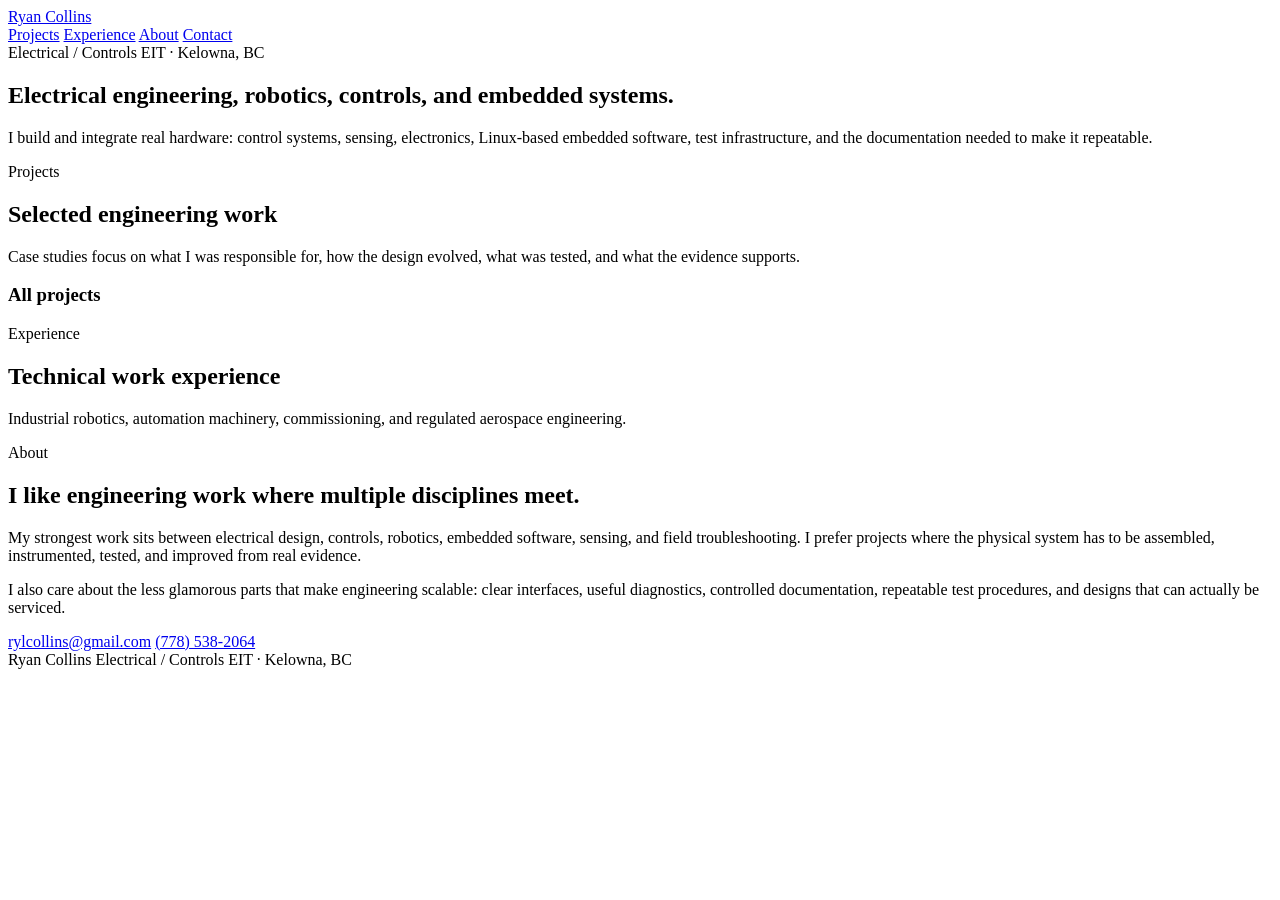
==== index.html @ fe7bb248 "Add files via upload" ====
<!doctype html>
<html lang="en">
<head>
  <meta charset="utf-8">
  <meta name="viewport" content="width=device-width,initial-scale=1">
  <meta name="description" content="Ryan Collins — Electrical / Controls EIT portfolio">
  <title>Ryan Collins | Electrical / Controls EIT</title>
  <link rel="icon" href="assets/favicon.svg" type="image/svg+xml">
  <link rel="stylesheet" href="assets/styles.css">
</head>
<body>
<header class="site-header">
  <div class="shell header-inner">
    <a class="wordmark" href="index.html">Ryan Collins</a>
    <nav class="main-nav" aria-label="Primary">
      <a href="#projects">Projects</a>
      <a href="#experience">Experience</a>
      <a href="#about">About</a>
      <a href="mailto:rylcollins@gmail.com">Contact</a>
    </nav>
  </div>
</header>

<main>
  <section class="intro shell">
    <div class="intro-label">Electrical / Controls EIT · Kelowna, BC</div>
    <div class="intro-grid">
      <h1>Electrical engineering, robotics, controls, and embedded systems.</h1>
      <div class="intro-copy">
        <p>I build and integrate real hardware: control systems, sensing, electronics, Linux-based embedded software, test infrastructure, and the documentation needed to make it repeatable.</p>
      </div>
    </div>
  </section>

  <section id="projects" class="section shell">
    <div class="section-title-row">
      <div>
        <div class="section-kicker">Projects</div>
        <h2>Selected engineering work</h2>
      </div>
      <p>Case studies focus on what I was responsible for, how the design evolved, what was tested, and what the evidence supports.</p>
    </div>

    <div id="featured-projects" class="featured-projects"></div>

    <div class="all-projects-head">
      <h3>All projects</h3>
      <div id="filters" class="filters" aria-label="Project filters"></div>
    </div>
    <div id="project-list" class="project-list"></div>
  </section>

  <section id="experience" class="section section-alt">
    <div class="shell">
      <div class="section-title-row">
        <div>
          <div class="section-kicker">Experience</div>
          <h2>Technical work experience</h2>
        </div>
        <p>Industrial robotics, automation machinery, commissioning, and regulated aerospace engineering.</p>
      </div>
      <div id="experience-list" class="experience-list"></div>
    </div>
  </section>

  <section id="about" class="section shell about">
    <div>
      <div class="section-kicker">About</div>
      <h2>I like engineering work where multiple disciplines meet.</h2>
    </div>
    <div class="about-copy">
      <p>My strongest work sits between electrical design, controls, robotics, embedded software, sensing, and field troubleshooting. I prefer projects where the physical system has to be assembled, instrumented, tested, and improved from real evidence.</p>
      <p>I also care about the less glamorous parts that make engineering scalable: clear interfaces, useful diagnostics, controlled documentation, repeatable test procedures, and designs that can actually be serviced.</p>
      <div class="contact-lines">
        <a href="mailto:rylcollins@gmail.com">rylcollins@gmail.com</a>
        <a href="tel:+17785382064">(778) 538-2064</a>
      </div>
    </div>
  </section>
</main>

<footer class="site-footer">
  <div class="shell footer-inner">
    <span>Ryan Collins</span>
    <span>Electrical / Controls EIT · Kelowna, BC</span>
  </div>
</footer>
<script src="assets/app.js"></script>
</body>
</html>
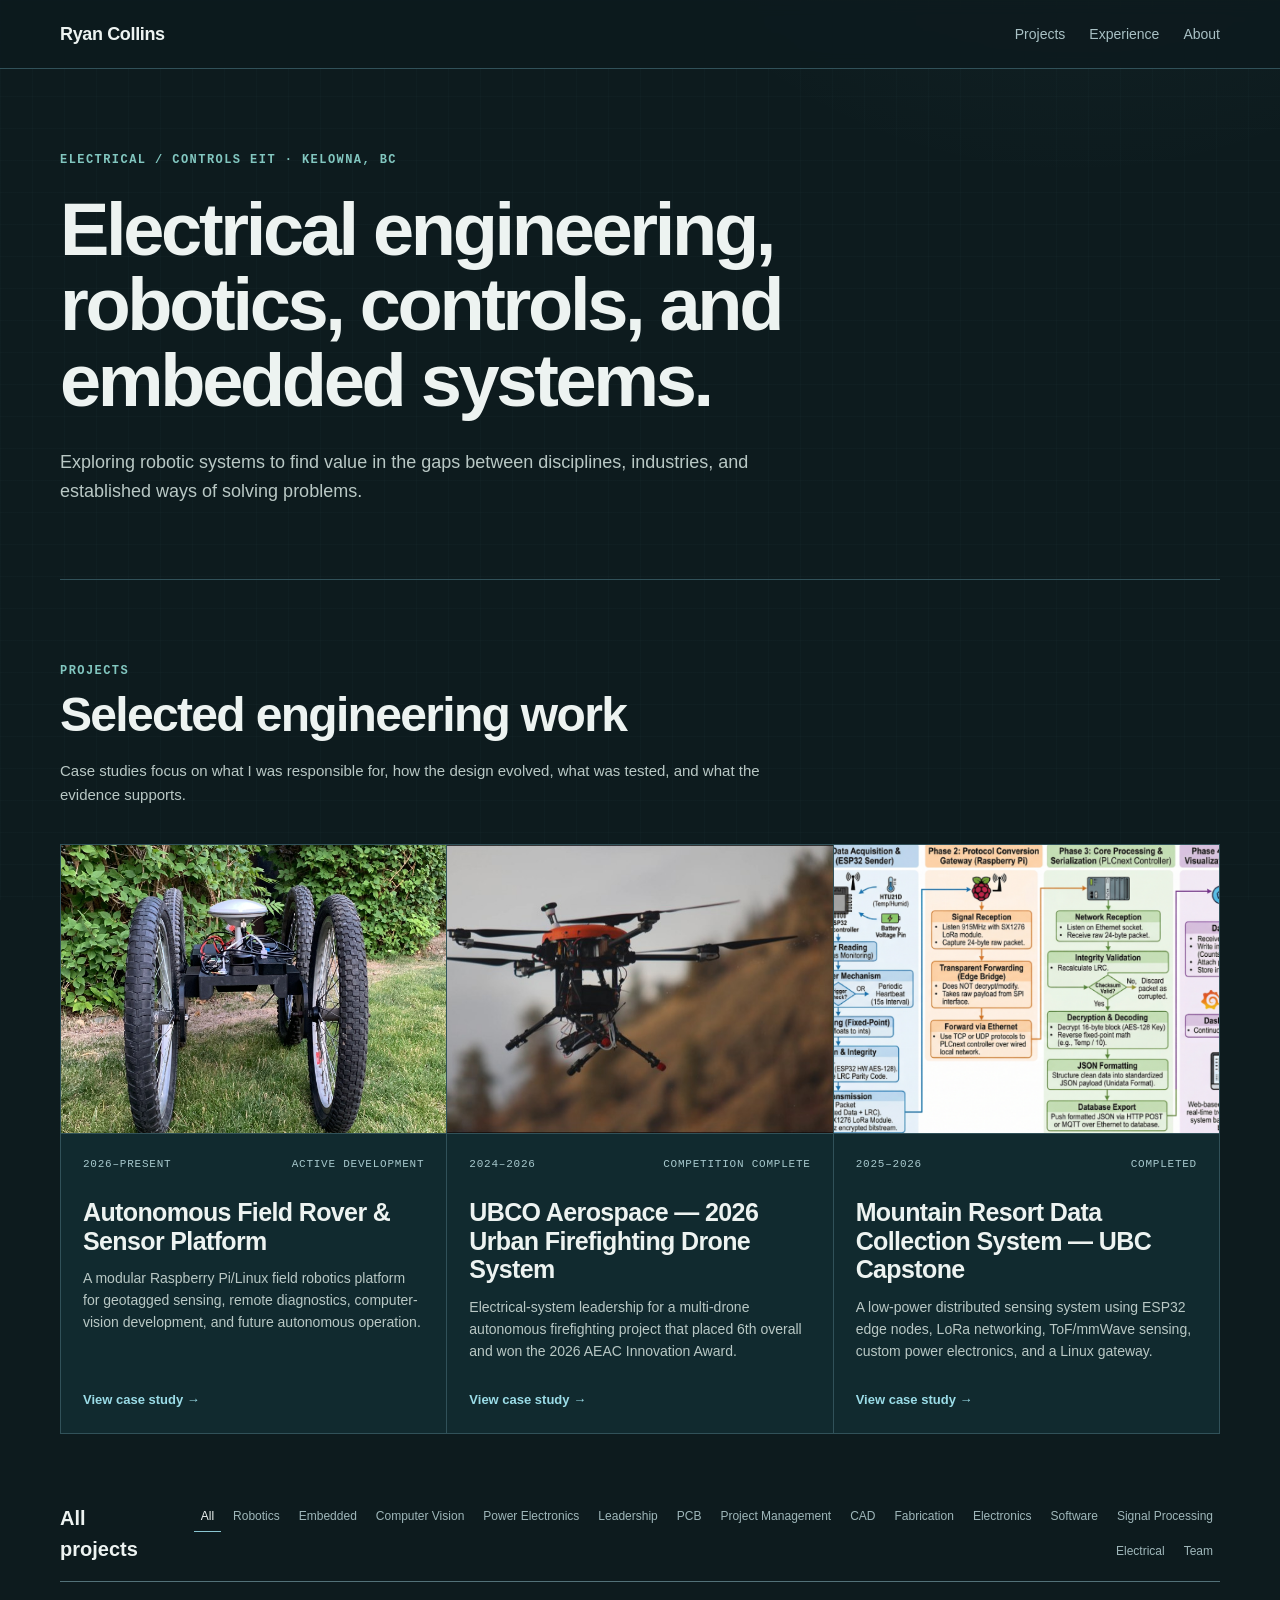
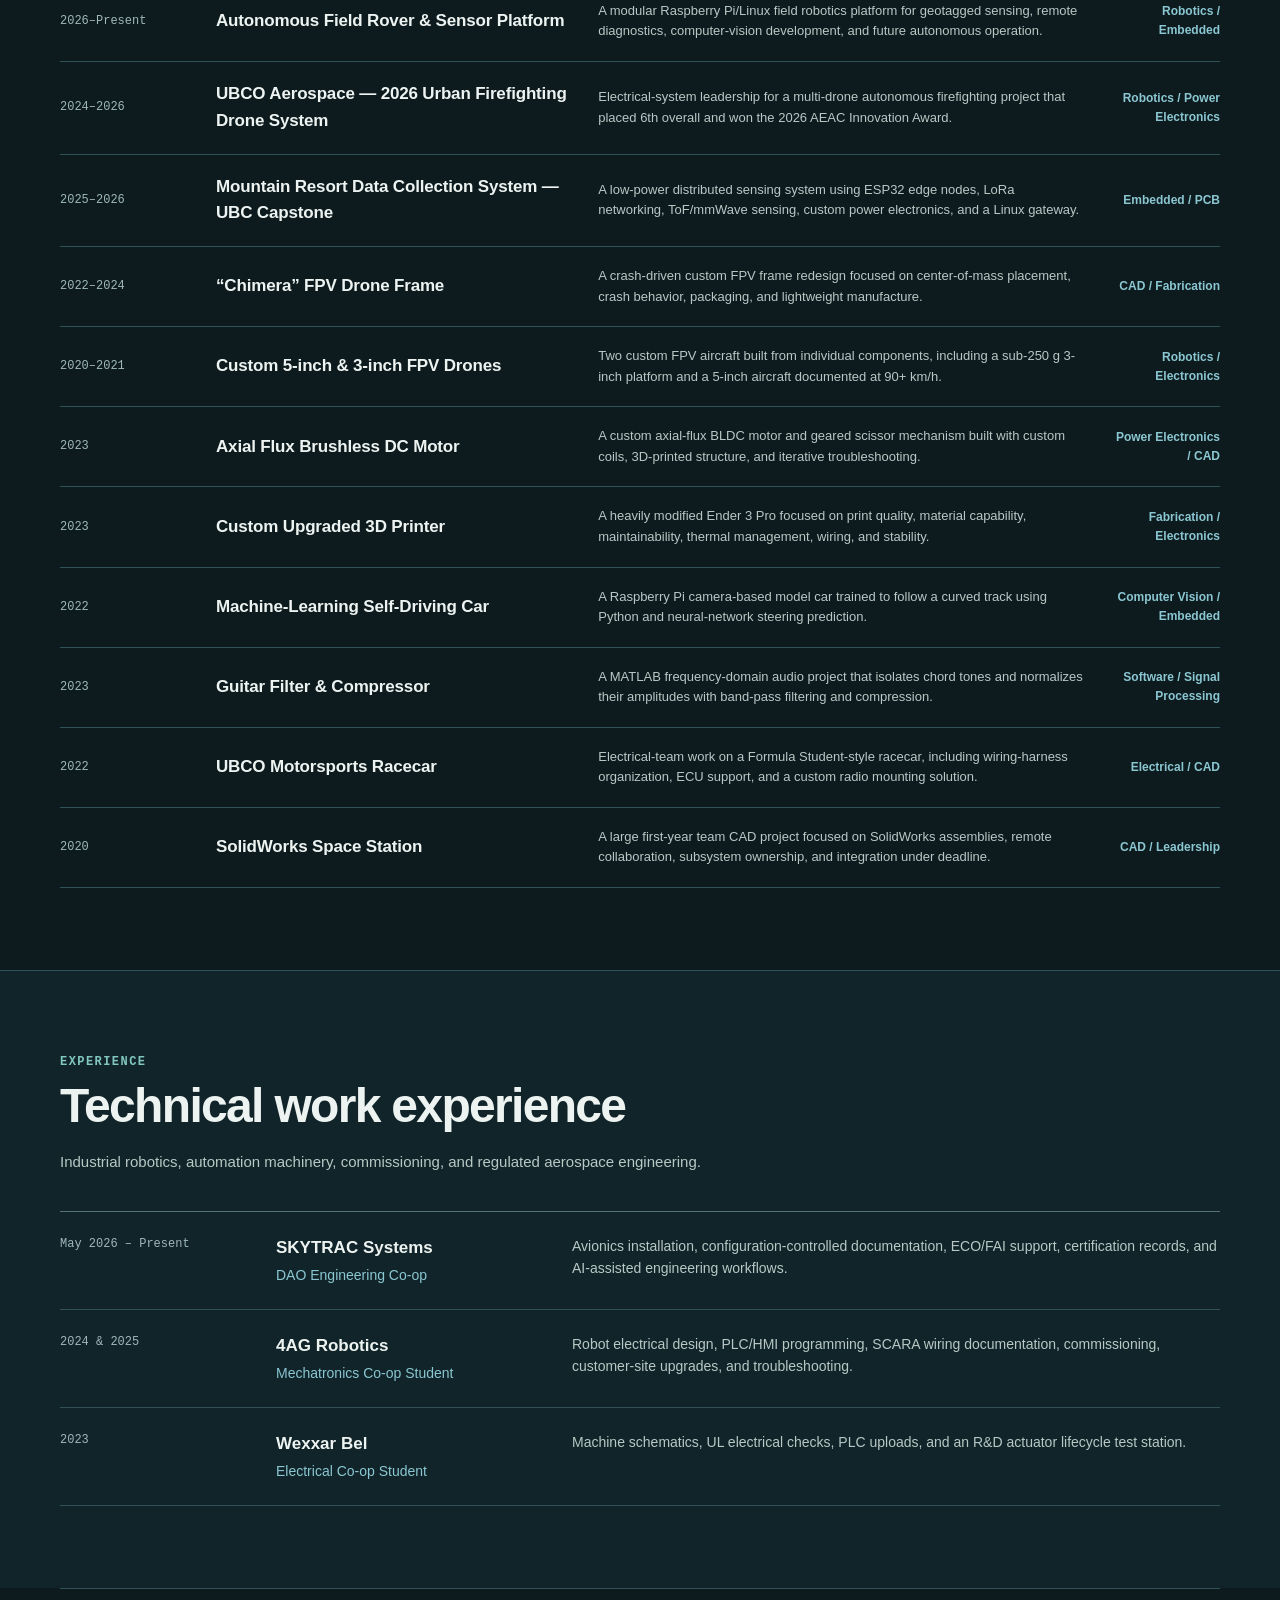
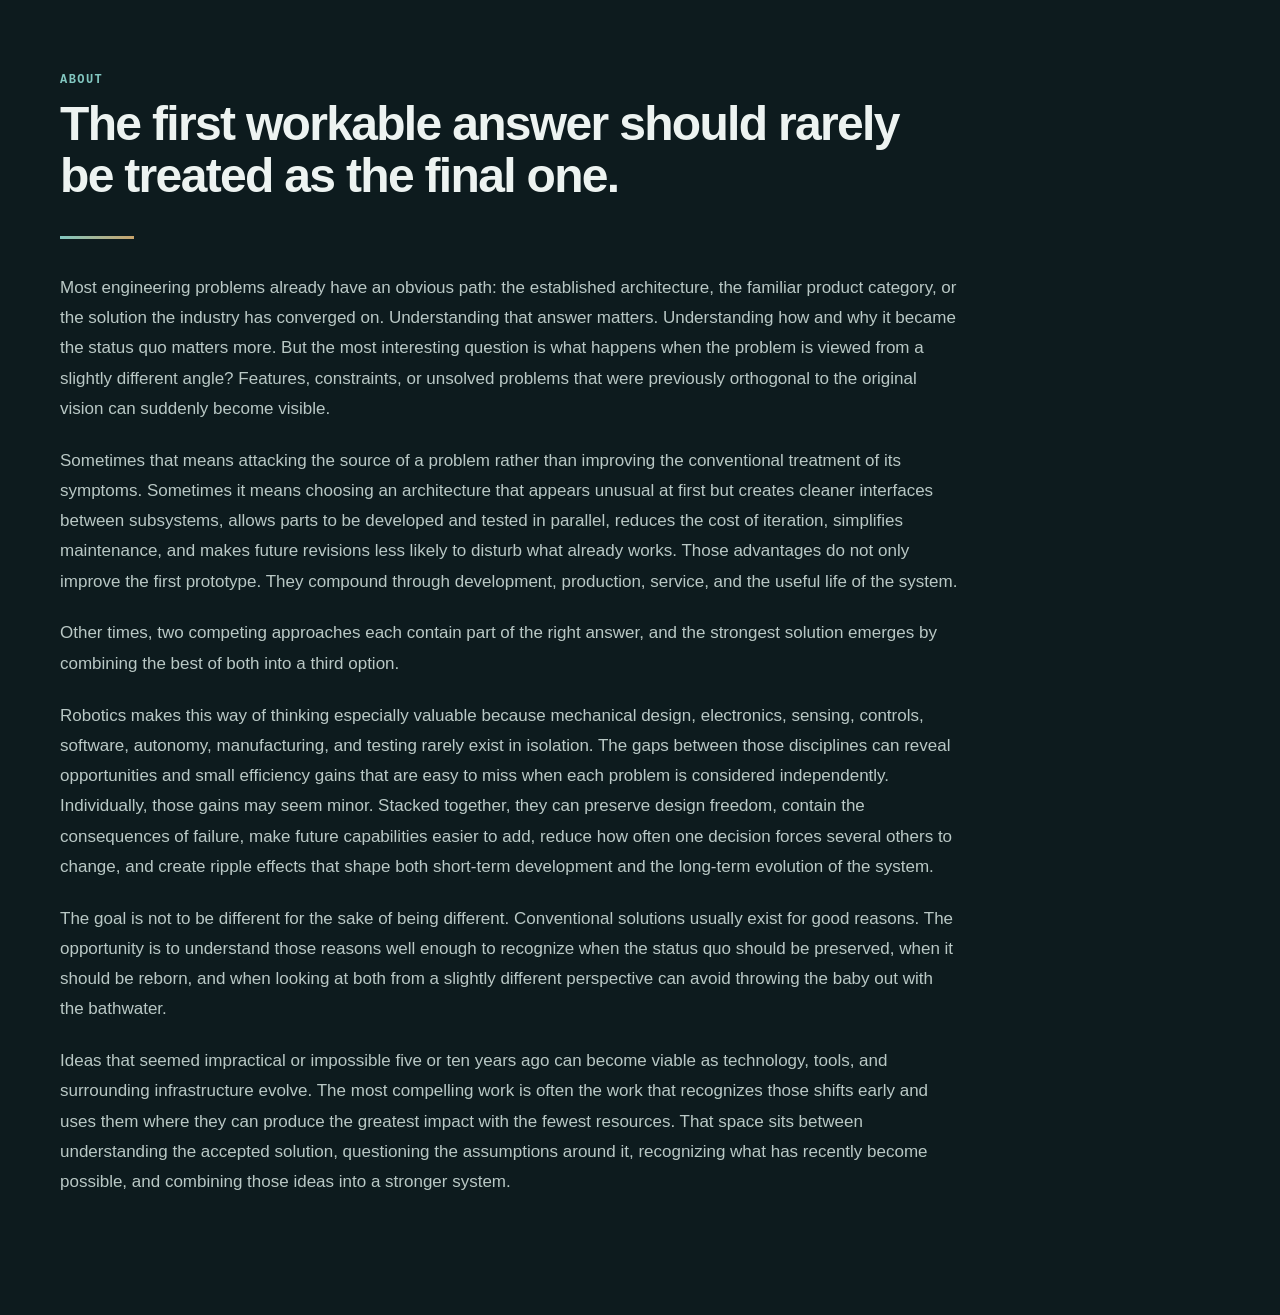
==== commit 7d390f87: "Publish portfolio RC16" ====
--- a/index.html
+++ b/index.html
@@ -3,10 +3,11 @@
 <head>
   <meta charset="utf-8">
   <meta name="viewport" content="width=device-width,initial-scale=1">
-  <meta name="description" content="Ryan Collins — Electrical / Controls EIT portfolio">
+  <meta name="description" content="Ryan Collins - Electrical / Controls EIT portfolio">
   <title>Ryan Collins | Electrical / Controls EIT</title>
   <link rel="icon" href="assets/favicon.svg" type="image/svg+xml">
   <link rel="stylesheet" href="assets/styles.css">
+  <link rel="stylesheet" href="portfolio-rc16.css?v=rc16">
 </head>
 <body>
 <header class="site-header">
@@ -16,18 +17,17 @@
       <a href="#projects">Projects</a>
       <a href="#experience">Experience</a>
       <a href="#about">About</a>
-      <a href="mailto:rylcollins@gmail.com">Contact</a>
     </nav>
   </div>
 </header>
 
 <main>
   <section class="intro shell">
-    <div class="intro-label">Electrical / Controls EIT · Kelowna, BC</div>
+    <div class="intro-label">Electrical / Controls EIT &middot; Kelowna, BC</div>
     <div class="intro-grid">
       <h1>Electrical engineering, robotics, controls, and embedded systems.</h1>
       <div class="intro-copy">
-        <p>I build and integrate real hardware: control systems, sensing, electronics, Linux-based embedded software, test infrastructure, and the documentation needed to make it repeatable.</p>
+        <p>Exploring robotic systems to find value in the gaps between disciplines, industries, and established ways of solving problems.</p>
       </div>
     </div>
   </section>
@@ -64,27 +64,28 @@
   </section>
 
   <section id="about" class="section shell about">
-    <div>
+    <div class="about-heading">
       <div class="section-kicker">About</div>
-      <h2>I like engineering work where multiple disciplines meet.</h2>
+      <h2>The first workable answer should rarely be treated as the final one.</h2>
     </div>
     <div class="about-copy">
-      <p>My strongest work sits between electrical design, controls, robotics, embedded software, sensing, and field troubleshooting. I prefer projects where the physical system has to be assembled, instrumented, tested, and improved from real evidence.</p>
-      <p>I also care about the less glamorous parts that make engineering scalable: clear interfaces, useful diagnostics, controlled documentation, repeatable test procedures, and designs that can actually be serviced.</p>
-      <div class="contact-lines">
-        <a href="mailto:rylcollins@gmail.com">rylcollins@gmail.com</a>
-        <a href="tel:+17785382064">(778) 538-2064</a>
-      </div>
+      <div class="about-rule"></div>
+
+      <p>Most engineering problems already have an obvious path: the established architecture, the familiar product category, or the solution the industry has converged on. Understanding that answer matters. Understanding how and why it became the status quo matters more. But the most interesting question is what happens when the problem is viewed from a slightly different angle? Features, constraints, or unsolved problems that were previously orthogonal to the original vision can suddenly become visible.</p>
+
+      <p>Sometimes that means attacking the source of a problem rather than improving the conventional treatment of its symptoms. Sometimes it means choosing an architecture that appears unusual at first but creates cleaner interfaces between subsystems, allows parts to be developed and tested in parallel, reduces the cost of iteration, simplifies maintenance, and makes future revisions less likely to disturb what already works. Those advantages do not only improve the first prototype. They compound through development, production, service, and the useful life of the system.</p>
+
+      <p>Other times, two competing approaches each contain part of the right answer, and the strongest solution emerges by combining the best of both into a third option.</p>
+
+      <p>Robotics makes this way of thinking especially valuable because mechanical design, electronics, sensing, controls, software, autonomy, manufacturing, and testing rarely exist in isolation. The gaps between those disciplines can reveal opportunities and small efficiency gains that are easy to miss when each problem is considered independently. Individually, those gains may seem minor. Stacked together, they can preserve design freedom, contain the consequences of failure, make future capabilities easier to add, reduce how often one decision forces several others to change, and create ripple effects that shape both short-term development and the long-term evolution of the system.</p>
+
+      <p>The goal is not to be different for the sake of being different. Conventional solutions usually exist for good reasons. The opportunity is to understand those reasons well enough to recognize when the status quo should be preserved, when it should be reborn, and when looking at both from a slightly different perspective can avoid throwing the baby out with the bathwater.</p>
+
+      <p>Ideas that seemed impractical or impossible five or ten years ago can become viable as technology, tools, and surrounding infrastructure evolve. The most compelling work is often the work that recognizes those shifts early and uses them where they can produce the greatest impact with the fewest resources. That space sits between understanding the accepted solution, questioning the assumptions around it, recognizing what has recently become possible, and combining those ideas into a stronger system.</p>
     </div>
   </section>
 </main>
 
-<footer class="site-footer">
-  <div class="shell footer-inner">
-    <span>Ryan Collins</span>
-    <span>Electrical / Controls EIT · Kelowna, BC</span>
-  </div>
-</footer>
-<script src="assets/app.js"></script>
+<script src="assets/app.js?v=rc16"></script>
 </body>
 </html>
--- a/assets/styles.css
+++ b/assets/styles.css
@@ -0,0 +1,138 @@
+:root{
+  --paper:#f4f3ef;
+  --paper-2:#ecebe6;
+  --ink:#171a1d;
+  --muted:#5d6670;
+  --line:#cfd1cc;
+  --line-dark:#aeb3ae;
+  --accent:#2f5d50;
+  --accent-2:#244a60;
+  --shell:1160px;
+}
+*{box-sizing:border-box}
+html{scroll-behavior:smooth}
+body{margin:0;background:var(--paper);color:var(--ink);font-family:"Segoe UI",Arial,sans-serif;line-height:1.58}
+a{color:inherit;text-decoration:none}
+img{max-width:100%;display:block}
+.shell{width:min(calc(100% - 48px),var(--shell));margin:0 auto}
+.site-header{position:sticky;top:0;z-index:20;background:rgba(244,243,239,.96);border-bottom:1px solid var(--line);backdrop-filter:blur(8px)}
+.header-inner{height:68px;display:flex;justify-content:space-between;align-items:center}
+.wordmark{font-size:18px;font-weight:700;letter-spacing:-.02em}
+.main-nav{display:flex;gap:24px;align-items:center;font-size:14px;color:var(--muted)}
+.main-nav a:hover{color:var(--ink)}
+.intro{padding:86px 0 76px}
+.intro-label,.section-kicker,.project-meta-label{font-family:Consolas,"Courier New",monospace;font-size:12px;text-transform:uppercase;letter-spacing:.12em;color:var(--accent);font-weight:700}
+.intro-grid{display:grid;grid-template-columns:1.25fr .75fr;gap:72px;align-items:end;margin-top:22px}
+.intro h1{font-size:clamp(42px,6vw,74px);line-height:1.02;letter-spacing:-.045em;margin:0;font-weight:720;max-width:800px}
+.intro-copy{font-size:18px;color:var(--muted)}
+.intro-copy p{margin:0 0 24px}
+.section{padding:82px 0;border-top:1px solid var(--line)}
+.section-alt{background:var(--paper-2)}
+.section-title-row{display:grid;grid-template-columns:1fr .7fr;gap:64px;align-items:end;margin-bottom:38px}
+.section-title-row h2,.about h2{font-size:clamp(30px,4vw,48px);line-height:1.08;letter-spacing:-.035em;margin:8px 0 0;font-weight:680}
+.section-title-row>p{margin:0;color:var(--muted);font-size:15px}
+.featured-projects{display:grid;grid-template-columns:repeat(3,1fr);border-top:1px solid var(--line);border-left:1px solid var(--line);margin-bottom:68px}
+.featured-card{display:flex;flex-direction:column;border-right:1px solid var(--line);border-bottom:1px solid var(--line);background:#f8f7f3;min-height:480px}
+.featured-image{aspect-ratio:4/3;overflow:hidden;background:#ddd;border-bottom:1px solid var(--line)}
+.featured-image img{width:100%;height:100%;object-fit:cover}
+.featured-body{padding:22px;display:flex;flex-direction:column;flex:1}
+.project-meta{display:flex;justify-content:space-between;gap:16px;font-family:Consolas,"Courier New",monospace;font-size:11px;color:var(--muted);text-transform:uppercase;letter-spacing:.07em}
+.featured-card h3{font-size:25px;line-height:1.15;letter-spacing:-.025em;margin:24px 0 12px}
+.featured-card p{margin:0;color:var(--muted);font-size:14px}
+.featured-link{margin-top:auto;padding-top:28px;font-size:13px;font-weight:650;color:var(--accent-2)}
+.all-projects-head{display:flex;justify-content:space-between;align-items:center;gap:30px;margin-bottom:14px}
+.all-projects-head h3{font-size:20px;margin:0}
+.filters{display:flex;flex-wrap:wrap;gap:5px;justify-content:flex-end}
+.filter{border:0;background:transparent;color:var(--muted);font:inherit;font-size:12px;padding:5px 7px;cursor:pointer;border-bottom:1px solid transparent}
+.filter:hover,.filter.active{color:var(--ink);border-bottom-color:var(--ink)}
+.project-list{border-top:1px solid var(--ink)}
+.project-row{display:grid;grid-template-columns:130px 1.1fr 1.5fr 110px;gap:26px;align-items:center;padding:19px 0;border-bottom:1px solid var(--line);transition:background .15s}
+.project-row:hover{background:rgba(0,0,0,.025)}
+.project-row .row-year{font-family:Consolas,"Courier New",monospace;font-size:12px;color:var(--muted)}
+.project-row h4{font-size:17px;margin:0;letter-spacing:-.01em}
+.project-row p{margin:0;color:var(--muted);font-size:13px}
+.row-category{text-align:right;font-size:12px;color:var(--accent-2)}
+.experience-list{border-top:1px solid var(--ink)}
+.experience-row{display:grid;grid-template-columns:180px 260px 1fr;gap:36px;padding:23px 0;border-bottom:1px solid var(--line)}
+.experience-row .dates{font-family:Consolas,"Courier New",monospace;color:var(--muted);font-size:12px}
+.experience-row strong{font-size:17px}
+.experience-row .role{color:var(--accent);font-size:14px;margin-top:2px}
+.experience-row p{margin:0;color:var(--muted);font-size:14px}
+.about{display:grid;grid-template-columns:1fr 1fr;gap:90px}
+.about-copy{color:var(--muted);font-size:17px}
+.about-copy p:first-child{margin-top:0}
+.contact-lines{margin-top:30px;display:flex;flex-direction:column;gap:6px;color:var(--ink);font-size:14px}
+.site-footer{border-top:1px solid var(--line);padding:28px 0 42px;color:var(--muted);font-size:12px}
+.footer-inner{display:flex;justify-content:space-between;gap:20px}
+
+/* Project page */
+.project-header{padding:72px 0 56px;border-bottom:1px solid var(--line)}
+.project-header-top{display:grid;grid-template-columns:1fr 240px;gap:60px;align-items:start}
+.project-header h1{font-size:clamp(40px,5.7vw,68px);line-height:1.03;letter-spacing:-.045em;margin:14px 0 20px;max-width:860px}
+.project-summary{font-size:19px;color:var(--muted);max-width:760px;margin:0}
+.project-facts{border-top:1px solid var(--ink)}
+.project-fact{padding:11px 0;border-bottom:1px solid var(--line)}
+.project-fact span{display:block;font-family:Consolas,"Courier New",monospace;font-size:10px;text-transform:uppercase;letter-spacing:.1em;color:var(--muted)}
+.project-fact strong{display:block;font-size:13px;margin-top:3px}
+.project-content{display:grid;grid-template-columns:minmax(0,1fr) 260px;gap:72px;padding:0 0 80px}
+.project-main section{padding:48px 0;border-bottom:1px solid var(--line)}
+.project-main h2{font-size:30px;line-height:1.15;letter-spacing:-.025em;margin:6px 0 20px}
+.project-main p,.project-main li{color:#41484f;font-size:15px}
+.project-main ul{padding-left:20px;margin-bottom:0}
+.project-main li+li{margin-top:6px}
+.process-table{border-top:1px solid var(--ink)}
+.process-row{display:grid;grid-template-columns:160px 1fr;gap:25px;padding:16px 0;border-bottom:1px solid var(--line)}
+.process-row strong{font-size:14px}
+.process-row span{font-size:14px;color:var(--muted)}
+.project-side{padding-top:48px}
+.side-section{padding:0 0 28px;margin-bottom:28px;border-bottom:1px solid var(--line)}
+.side-section h3{font-family:Consolas,"Courier New",monospace;text-transform:uppercase;letter-spacing:.1em;font-size:11px;color:var(--accent);margin:0 0 13px}
+.tech-list{display:flex;flex-wrap:wrap;gap:6px}
+.tech-item{font-size:12px;border:1px solid var(--line-dark);padding:4px 7px;background:#f7f6f2}
+.media-grid{display:grid;grid-template-columns:repeat(2,1fr);gap:14px;margin-top:24px}
+.media-item{margin:0;border:1px solid var(--line);background:#f8f7f3}
+.media-item img,.media-item video{width:100%;height:auto;display:block}
+.media-item figcaption{padding:10px 12px;color:var(--muted);font-size:12px;border-top:1px solid var(--line)}
+.media-item.wide{grid-column:1/-1}
+.media-button{border:0;padding:0;background:none;cursor:zoom-in;width:100%;text-align:left}
+.next-project{display:grid;grid-template-columns:110px 1fr 30px;gap:20px;align-items:center;padding:22px 0;border-top:1px solid var(--ink);margin-top:54px}
+.next-project span{font-family:Consolas,"Courier New",monospace;font-size:11px;text-transform:uppercase;letter-spacing:.08em;color:var(--muted)}
+.next-project strong{font-size:18px}
+.lightbox{position:fixed;inset:0;background:rgba(20,22,23,.92);display:none;align-items:center;justify-content:center;padding:28px;z-index:100}
+.lightbox.open{display:flex}
+.lightbox img{max-width:94vw;max-height:90vh;object-fit:contain}
+.lightbox-close{position:absolute;right:24px;top:18px;color:white;background:none;border:0;font-size:34px;cursor:pointer}
+
+@media(max-width:920px){
+  .intro-grid,.section-title-row,.about,.project-header-top,.project-content{grid-template-columns:1fr;gap:30px}
+  .featured-projects{grid-template-columns:1fr 1fr}
+  .featured-card:last-child{grid-column:1/-1}
+  .project-row{grid-template-columns:90px 1fr;gap:10px 20px}
+  .project-row p{grid-column:2}.row-category{display:none}
+  .experience-row{grid-template-columns:130px 1fr}.experience-row p{grid-column:2}
+  .project-side{padding-top:0;display:grid;grid-template-columns:1fr 1fr;gap:24px}
+}
+@media(max-width:640px){
+  .shell{width:min(calc(100% - 28px),var(--shell))}
+  .header-inner{height:auto;min-height:64px;padding:10px 0;align-items:flex-start}
+  .main-nav{gap:12px;flex-wrap:wrap;justify-content:flex-end;font-size:12px}
+  .intro{padding:58px 0 54px}.intro h1{font-size:42px}
+  .featured-projects{grid-template-columns:1fr}.featured-card:last-child{grid-column:auto}
+  .all-projects-head{align-items:flex-start;flex-direction:column}
+  .filters{justify-content:flex-start}
+  .project-row{grid-template-columns:72px 1fr;padding:16px 0}
+  .experience-row{grid-template-columns:1fr;gap:6px}.experience-row p{grid-column:auto}
+  .media-grid{grid-template-columns:1fr}
+  .media-item.wide{grid-column:auto}
+  .project-side{grid-template-columns:1fr}
+  .process-row{grid-template-columns:1fr;gap:4px}
+  .footer-inner{flex-direction:column}
+}
+
+/* RC4 — uploaded project media */
+.media-item img,.media-item video{background:#111;object-fit:cover}
+.media-item.portrait img,.media-item.portrait video{aspect-ratio:4/5;object-fit:cover}
+.media-item.wide img,.media-item.wide video{aspect-ratio:16/9;object-fit:cover}
+.media-item img{transition:transform .18s ease}
+.media-button:hover img{transform:scale(1.012)}
+@media(max-width:640px){.media-item.portrait img,.media-item.portrait video{aspect-ratio:auto}}
--- a/portfolio-rc16.css
+++ b/portfolio-rc16.css
@@ -0,0 +1,477 @@
+
+/* RC13 - direct source cleanup based on actual DOM */
+
+:root{
+  --paper:#0d1b1e;
+  --paper-2:#102429;
+  --ink:#edf3f1;
+  --muted:#b9c8c5;
+  --line:#315159;
+  --line-dark:#527178;
+  --accent:#82c7c0;
+  --accent-2:#8bc7d2;
+  --shell:1160px;
+}
+
+body{
+  background:
+    radial-gradient(circle at 84% -8%,rgba(139,199,210,.08),transparent 34rem),
+    #0d1b1e;
+  color:var(--ink);
+}
+
+body::before{
+  content:"";
+  position:fixed;
+  inset:0;
+  z-index:-1;
+  pointer-events:none;
+  background:
+    linear-gradient(rgba(139,199,210,.024) 1px,transparent 1px),
+    linear-gradient(90deg,rgba(139,199,210,.024) 1px,transparent 1px);
+  background-size:32px 32px;
+}
+
+.site-header{
+  background:rgba(13,27,30,.94);
+  border-color:var(--line);
+}
+.wordmark{color:var(--ink)}
+.main-nav{color:#a9c1c5}
+.main-nav a:hover{color:#d7f1f3}
+
+/* Hero: actual class is intro-grid, not hero-grid */
+.intro{padding:82px 0 74px}
+.intro-grid{
+  display:block;
+  margin-top:22px;
+}
+.intro h1{
+  max-width:920px;
+  font-size:clamp(42px,6vw,74px);
+}
+.intro-copy{
+  max-width:760px;
+  margin-top:30px;
+  font-size:18px;
+  color:var(--muted);
+}
+.intro-copy p{margin:0}
+
+/* Avoid a two-column motif for every section heading */
+.section-title-row{
+  display:block;
+  margin-bottom:38px;
+}
+.section-title-row>p{
+  max-width:720px;
+  margin:18px 0 0;
+  color:var(--muted);
+  font-size:15px;
+}
+
+/* Cards */
+.featured-projects{border-color:var(--line)}
+.featured-card{
+  background:#112a2f;
+  border-color:var(--line);
+}
+.featured-image{
+  background:#0a1518;
+  border-color:var(--line);
+}
+.featured-card p{color:var(--muted)}
+.featured-link{
+  color:#9bdce7;
+  font-weight:700;
+}
+.featured-card:hover .featured-link{color:#d2f4f8}
+.project-meta{color:#a7c8cd}
+
+.project-list{border-color:var(--line-dark)}
+.project-row{border-color:var(--line)}
+.project-row:hover{background:rgba(139,199,210,.045)}
+.project-row .row-year{color:#9fb7ba}
+.project-row p{color:var(--muted)}
+.row-category{
+  color:#8bc7d2;
+  font-weight:600;
+}
+.filter{color:#9fb7ba}
+.filter:hover,.filter.active{
+  color:var(--ink);
+  border-bottom-color:#8bc7d2;
+}
+
+/* Experience */
+.section-alt{background:#102429}
+.experience-list{border-color:var(--line-dark)}
+.experience-row{border-color:var(--line)}
+.experience-row .dates{color:#9fb7ba}
+.experience-row .role{color:#8bc7d2}
+.experience-row p{color:var(--muted)}
+
+/* About: full editorial flow, not split columns */
+.about{
+  display:block;
+  padding-bottom:96px;
+}
+.about-heading{
+  max-width:900px;
+}
+.about h2{
+  max-width:900px;
+  margin-bottom:34px;
+}
+.about-copy{
+  max-width:900px;
+  color:var(--muted);
+  font-size:17px;
+  line-height:1.78;
+}
+.about-copy p{margin:0 0 1.35rem}
+.about-rule{
+  width:74px;
+  height:3px;
+  background:linear-gradient(90deg,#82c7c0,#c8a46c);
+  margin:0 0 34px;
+}
+
+/* Project page: single-column content rhythm */
+.project-header{
+  padding:72px 0 42px;
+  border-color:var(--line);
+}
+.project-header h1{
+  max-width:960px;
+}
+.project-summary{
+  max-width:820px;
+  color:var(--muted);
+}
+.project-snapshot{
+  display:grid;
+  grid-template-columns:repeat(3,minmax(0,1fr));
+  margin-top:38px;
+  border-top:1px solid var(--line);
+  border-bottom:1px solid var(--line);
+}
+.snapshot-item{
+  padding:17px 22px 18px 0;
+}
+.snapshot-item+.snapshot-item{
+  border-left:1px solid var(--line);
+  padding-left:22px;
+}
+.snapshot-item span{
+  display:block;
+  margin-bottom:6px;
+  font-family:Consolas,"Courier New",monospace;
+  font-size:10px;
+  text-transform:uppercase;
+  letter-spacing:.11em;
+  color:#8bc7d2;
+}
+.snapshot-item strong{
+  display:block;
+  font-size:14px;
+  line-height:1.35;
+  color:var(--ink);
+}
+
+/* Technologies is now its own horizontal section */
+.project-technologies{
+  padding:30px 0 34px;
+  border-bottom:1px solid var(--line);
+}
+.project-technologies .section-kicker{margin-bottom:14px}
+.tech-list{
+  display:flex;
+  flex-wrap:wrap;
+  gap:8px;
+}
+.tech-item{
+  display:inline-flex;
+  align-items:center;
+  min-height:34px;
+  padding:6px 10px;
+  color:#dff3f2;
+  background:rgba(130,199,192,.08);
+  border:1px solid rgba(130,199,192,.34);
+  font-size:12px;
+  border-radius:4px;
+}
+
+/* Main project content gets full readable width */
+.project-content{
+  display:block;
+  padding:0 0 80px;
+}
+.project-main{
+  width:100%;
+}
+.project-main section{
+  position:relative;
+  padding:52px 0;
+  border-bottom:0;
+}
+.project-main section::after{
+  content:"";
+  position:absolute;
+  left:50%;
+  bottom:0;
+  width:100vw;
+  height:1px;
+  transform:translateX(-50%);
+  background:var(--line);
+}
+.project-main h2{
+  max-width:820px;
+}
+.project-main p,
+.project-main li{
+  max-width:820px;
+  color:var(--muted);
+  font-size:15px;
+}
+
+/* Let media extend wider than prose */
+.media-grid{
+  width:min(100%,1080px);
+  grid-template-columns:repeat(2,minmax(0,1fr));
+  gap:16px;
+  margin-top:28px;
+}
+.media-item{
+  background:#102429;
+  border-color:var(--line);
+}
+.media-item figcaption{
+  color:#a9bdbd;
+  border-color:var(--line);
+}
+
+.process-table{
+  max-width:920px;
+  border-color:var(--line-dark);
+}
+.process-row{border-color:var(--line)}
+.process-row span{color:var(--muted)}
+
+.next-project{
+  border-color:var(--line-dark);
+}
+.next-project span{color:#8bc7d2}
+
+.site-footer{
+  border-color:var(--line);
+}
+.footer-inner{
+  justify-content:flex-end;
+}
+.footer-inner a{color:#9bdce7}
+
+@media(max-width:920px){
+  .featured-projects{grid-template-columns:1fr 1fr}
+  .featured-card:last-child{grid-column:1/-1}
+  .project-row{grid-template-columns:90px 1fr;gap:10px 20px}
+  .project-row p{grid-column:2}
+  .row-category{display:none}
+  .experience-row{grid-template-columns:130px 1fr}
+  .experience-row p{grid-column:2}
+  .project-snapshot{grid-template-columns:1fr}
+  .snapshot-item+.snapshot-item{
+    border-left:0;
+    border-top:1px solid var(--line);
+    padding-left:0;
+  }
+}
+@media(max-width:640px){
+  .intro h1{font-size:42px}
+  .featured-projects{grid-template-columns:1fr}
+  .featured-card:last-child{grid-column:auto}
+  .experience-row{grid-template-columns:1fr;gap:6px}
+  .experience-row p{grid-column:auto}
+  .media-grid{grid-template-columns:1fr}
+}
+
+
+/* RC14 - project-tab hardening; homepage selectors intentionally untouched */
+
+.case-section h2{
+  max-width:900px;
+  font-size:clamp(28px,3.2vw,42px);
+  margin-bottom:18px;
+}
+
+.case-section > p,
+.case-section > ul{
+  max-width:860px;
+}
+
+.case-section > ul{
+  padding-left:20px;
+}
+
+.case-section > ul li{
+  margin-bottom:9px;
+}
+
+.project-snapshot{
+  background:rgba(16,36,41,.45);
+}
+
+.snapshot-item strong{
+  font-size:15px;
+}
+
+.project-technologies{
+  background:rgba(16,36,41,.28);
+}
+
+.tech-item{
+  color:#e8f6f5;
+  background:rgba(130,199,192,.10);
+  border-color:rgba(139,199,210,.42);
+}
+
+.media-item.wide{
+  grid-column:1/-1;
+}
+
+.media-item.wide img,
+.media-item.wide video{
+  max-height:720px;
+  object-fit:contain;
+  background:#091416;
+}
+
+.case-process .media-grid,
+.case-results .media-grid{
+  margin-top:34px;
+}
+
+@media(min-width:980px){
+  /* Vary rhythm without reverting to a universal two-column template. */
+  .case-role > ul{
+    columns:2;
+    column-gap:50px;
+    max-width:1000px;
+  }
+  .case-role > ul li{
+    break-inside:avoid;
+    padding-right:20px;
+  }
+}
+
+
+/* RC15 - project media rhythm and compact technology placement */
+
+/* Technologies belong to the project introduction, not a separate tall section. */
+.project-tech-inline{
+  max-width:1080px;
+  margin-top:26px;
+  padding-top:22px;
+  border-top:1px solid var(--line);
+}
+.project-tech-inline .section-kicker{
+  margin-bottom:13px;
+}
+.project-tech-inline .tech-list{
+  display:flex;
+  flex-wrap:wrap;
+  gap:8px;
+}
+
+/* The snapshot now follows technologies without the previous dead zone. */
+.project-tech-inline + .project-snapshot{
+  margin-top:28px;
+}
+
+/* Retire the older standalone technology-section treatment if inherited anywhere. */
+.project-technologies{
+  padding:0!important;
+  margin:0!important;
+  border:0!important;
+  min-height:0!important;
+}
+
+/* Visual evidence should interrupt the narrative at useful points. */
+.case-section .media-grid{
+  margin-top:30px;
+  margin-bottom:4px;
+}
+.case-objectives .media-grid,
+.case-role .media-grid{
+  width:min(100%,980px);
+}
+.case-overview .media-grid,
+.case-process .media-grid,
+.case-results .media-grid{
+  width:min(100%,1080px);
+}
+
+/* Single pieces of evidence get breathing room without becoming giant empty bands. */
+.media-grid:has(.media-item:only-child){
+  grid-template-columns:minmax(0,900px);
+}
+
+/* Keep section rhythm compact when a visual closes the section. */
+.project-main section{
+  padding-top:48px;
+  padding-bottom:48px;
+}
+.project-main section .media-grid:last-child{
+  margin-bottom:-4px;
+}
+
+
+/* RC16 - centered evidence + infographic polish */
+.case-section .media-grid{
+  margin-left:auto;
+  margin-right:auto;
+  justify-content:center;
+  justify-items:center;
+}
+.media-item{
+  width:100%;
+  margin-left:auto;
+  margin-right:auto;
+}
+.media-item.wide{
+  width:min(100%,1180px);
+}
+.media-button{
+  width:100%;
+  display:flex;
+  justify-content:center;
+  align-items:center;
+  background:#091416;
+}
+.media-item img,
+.media-item video{
+  display:block;
+  margin-left:auto;
+  margin-right:auto;
+}
+.media-item img[src$=".svg"]{
+  width:100%;
+  max-width:1180px;
+  height:auto;
+  object-fit:contain;
+}
+.media-item:has(img[src$=".svg"]){
+  max-width:1180px;
+  background:#091619;
+  border-color:rgba(139,199,210,.28);
+}
+.media-item:has(img[src$=".svg"]) figcaption{
+  max-width:900px;
+  margin:0 auto;
+  text-align:center;
+}
+.media-grid:has(.media-item:only-child){
+  width:min(100%,1180px)!important;
+  grid-template-columns:minmax(0,1180px)!important;
+  justify-content:center;
+}
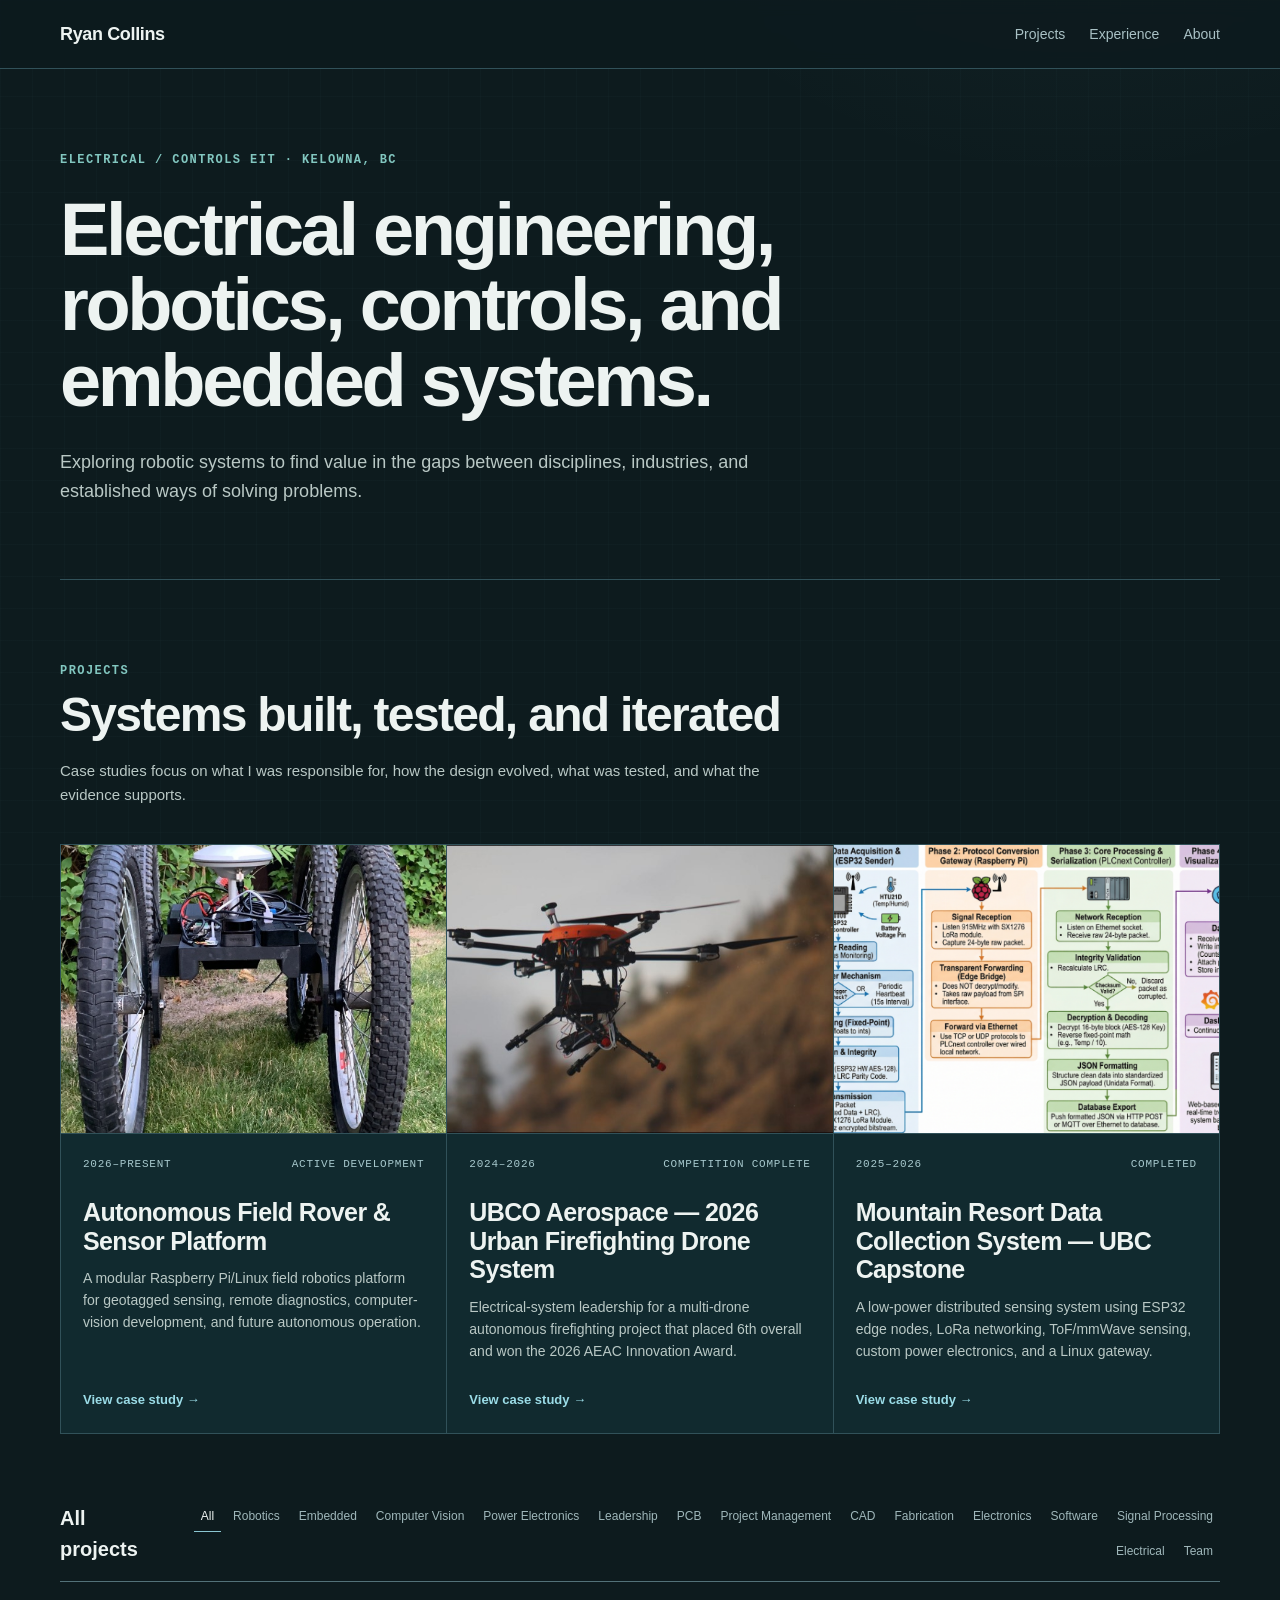
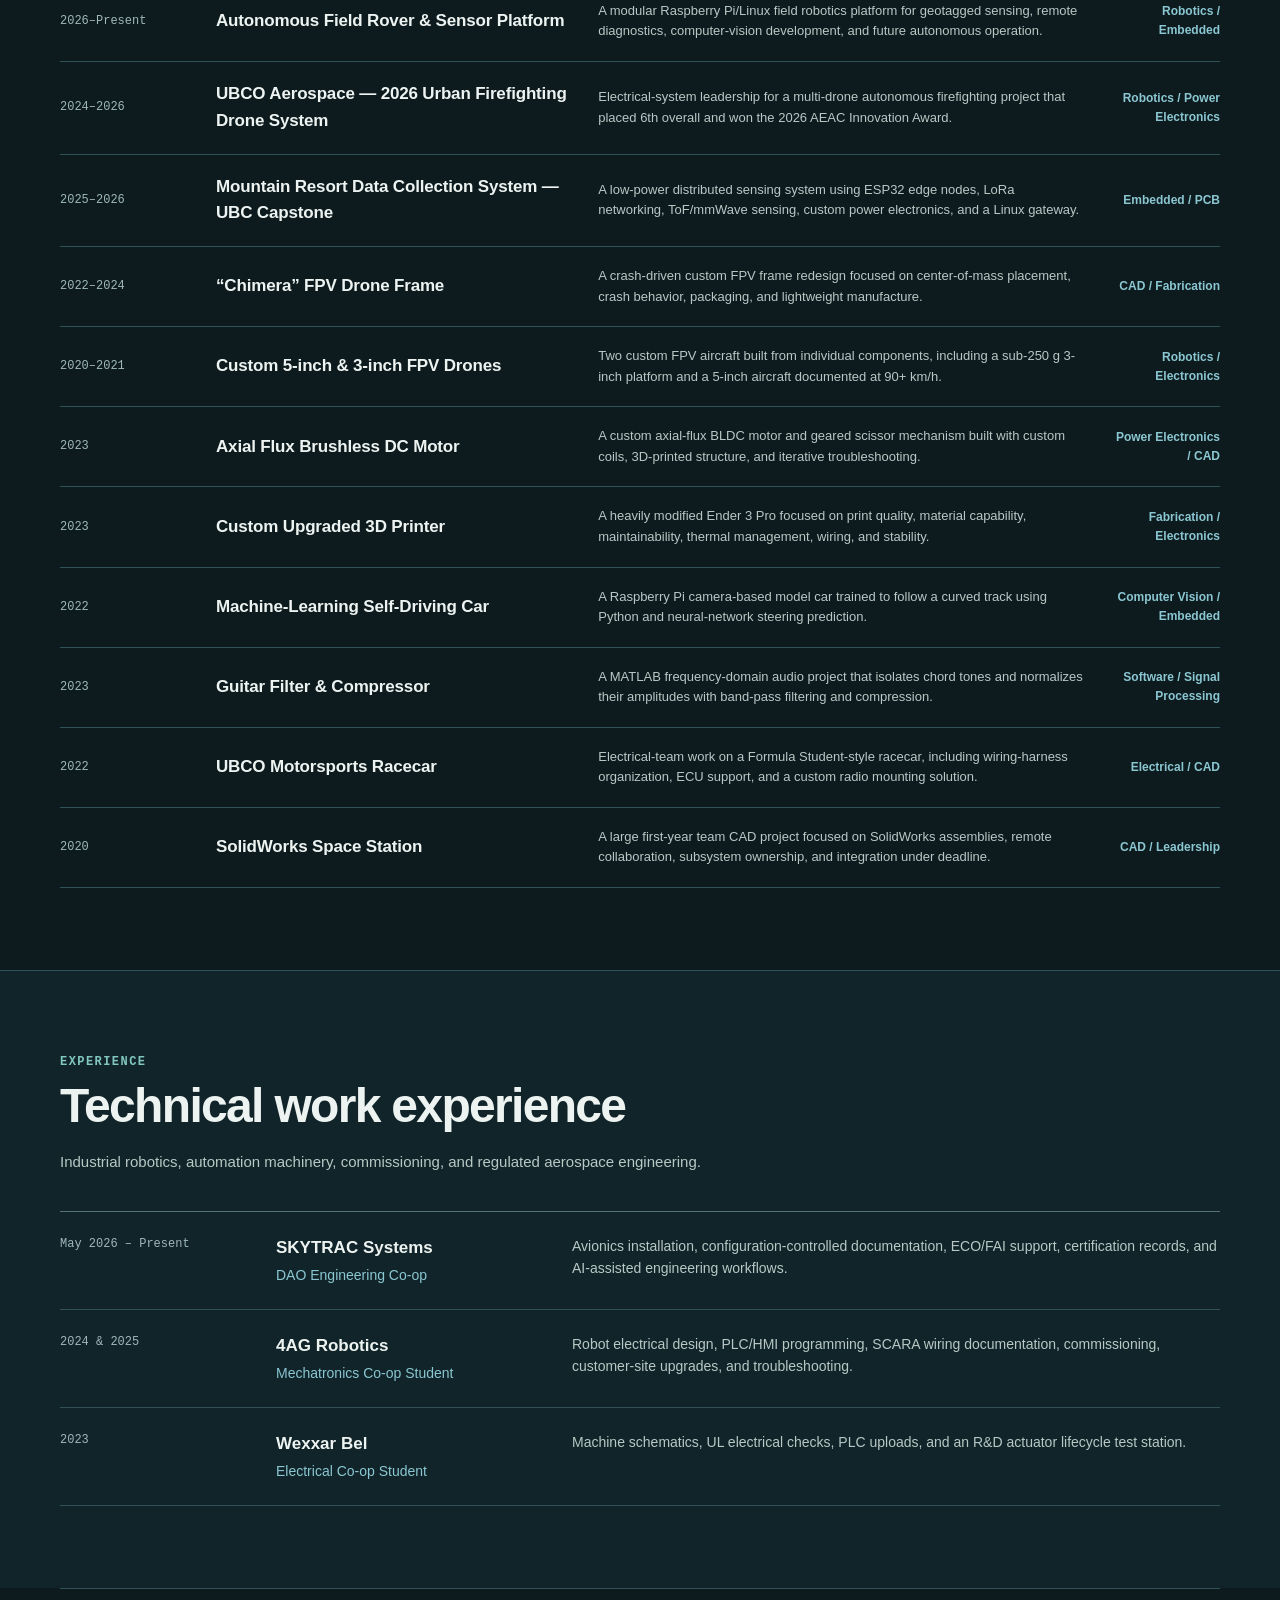
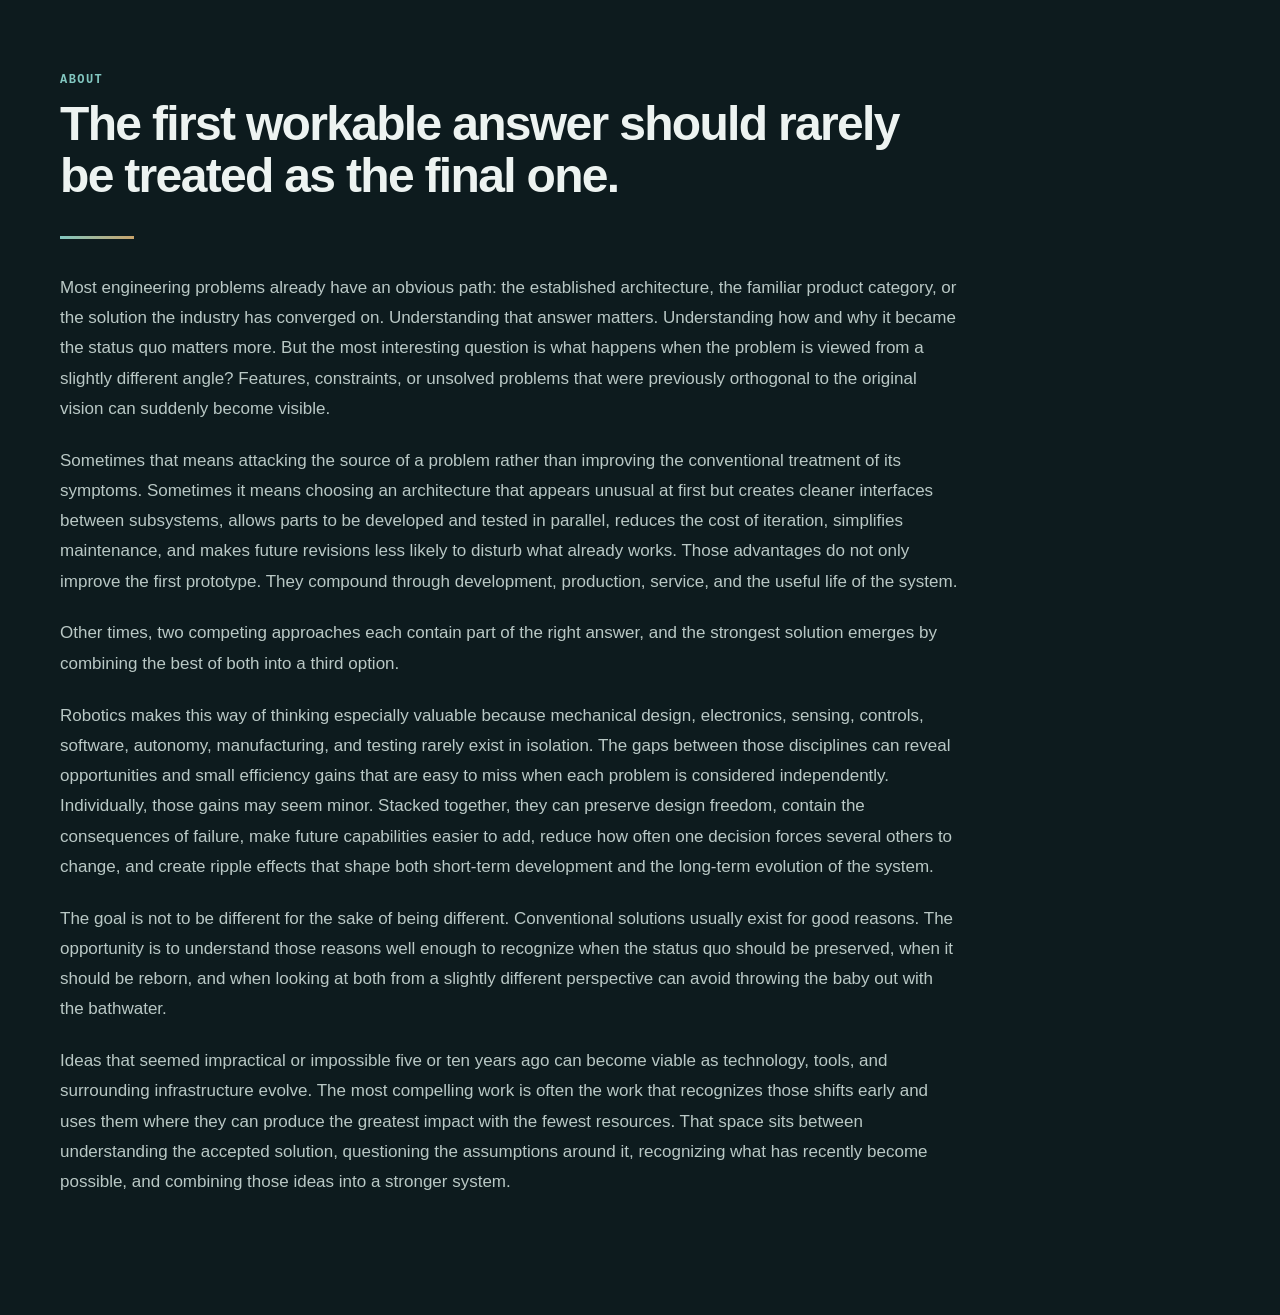
==== commit f87dad6e: "Publish portfolio RC22" ====
--- a/index.html
+++ b/index.html
@@ -7,7 +7,7 @@
   <title>Ryan Collins | Electrical / Controls EIT</title>
   <link rel="icon" href="assets/favicon.svg" type="image/svg+xml">
   <link rel="stylesheet" href="assets/styles.css">
-  <link rel="stylesheet" href="portfolio-rc16.css?v=rc16">
+  <link rel="stylesheet" href="portfolio-rc22.css?v=rc22">
 </head>
 <body>
 <header class="site-header">
@@ -36,7 +36,7 @@
     <div class="section-title-row">
       <div>
         <div class="section-kicker">Projects</div>
-        <h2>Selected engineering work</h2>
+        <h2>Systems built, tested, and iterated</h2>
       </div>
       <p>Case studies focus on what I was responsible for, how the design evolved, what was tested, and what the evidence supports.</p>
     </div>
@@ -86,6 +86,6 @@
   </section>
 </main>
 
-<script src="assets/app.js?v=rc16"></script>
+<script src="assets/app.js?v=rc22"></script>
 </body>
 </html>
--- a/portfolio-rc22.css
+++ b/portfolio-rc22.css
@@ -0,0 +1,797 @@
+
+/* RC13 - direct source cleanup based on actual DOM */
+
+:root{
+  --paper:#0d1b1e;
+  --paper-2:#102429;
+  --ink:#edf3f1;
+  --muted:#b9c8c5;
+  --line:#315159;
+  --line-dark:#527178;
+  --accent:#82c7c0;
+  --accent-2:#8bc7d2;
+  --shell:1160px;
+}
+
+body{
+  background:
+    radial-gradient(circle at 84% -8%,rgba(139,199,210,.08),transparent 34rem),
+    #0d1b1e;
+  color:var(--ink);
+}
+
+body::before{
+  content:"";
+  position:fixed;
+  inset:0;
+  z-index:-1;
+  pointer-events:none;
+  background:
+    linear-gradient(rgba(139,199,210,.024) 1px,transparent 1px),
+    linear-gradient(90deg,rgba(139,199,210,.024) 1px,transparent 1px);
+  background-size:32px 32px;
+}
+
+.site-header{
+  background:rgba(13,27,30,.94);
+  border-color:var(--line);
+}
+.wordmark{color:var(--ink)}
+.main-nav{color:#a9c1c5}
+.main-nav a:hover{color:#d7f1f3}
+
+/* Hero: actual class is intro-grid, not hero-grid */
+.intro{padding:82px 0 74px}
+.intro-grid{
+  display:block;
+  margin-top:22px;
+}
+.intro h1{
+  max-width:920px;
+  font-size:clamp(42px,6vw,74px);
+}
+.intro-copy{
+  max-width:760px;
+  margin-top:30px;
+  font-size:18px;
+  color:var(--muted);
+}
+.intro-copy p{margin:0}
+
+/* Avoid a two-column motif for every section heading */
+.section-title-row{
+  display:block;
+  margin-bottom:38px;
+}
+.section-title-row>p{
+  max-width:720px;
+  margin:18px 0 0;
+  color:var(--muted);
+  font-size:15px;
+}
+
+/* Cards */
+.featured-projects{border-color:var(--line)}
+.featured-card{
+  background:#112a2f;
+  border-color:var(--line);
+}
+.featured-image{
+  background:#0a1518;
+  border-color:var(--line);
+}
+.featured-card p{color:var(--muted)}
+.featured-link{
+  color:#9bdce7;
+  font-weight:700;
+}
+.featured-card:hover .featured-link{color:#d2f4f8}
+.project-meta{color:#a7c8cd}
+
+.project-list{border-color:var(--line-dark)}
+.project-row{border-color:var(--line)}
+.project-row:hover{background:rgba(139,199,210,.045)}
+.project-row .row-year{color:#9fb7ba}
+.project-row p{color:var(--muted)}
+.row-category{
+  color:#8bc7d2;
+  font-weight:600;
+}
+.filter{color:#9fb7ba}
+.filter:hover,.filter.active{
+  color:var(--ink);
+  border-bottom-color:#8bc7d2;
+}
+
+/* Experience */
+.section-alt{background:#102429}
+.experience-list{border-color:var(--line-dark)}
+.experience-row{border-color:var(--line)}
+.experience-row .dates{color:#9fb7ba}
+.experience-row .role{color:#8bc7d2}
+.experience-row p{color:var(--muted)}
+
+/* About: full editorial flow, not split columns */
+.about{
+  display:block;
+  padding-bottom:96px;
+}
+.about-heading{
+  max-width:900px;
+}
+.about h2{
+  max-width:900px;
+  margin-bottom:34px;
+}
+.about-copy{
+  max-width:900px;
+  color:var(--muted);
+  font-size:17px;
+  line-height:1.78;
+}
+.about-copy p{margin:0 0 1.35rem}
+.about-rule{
+  width:74px;
+  height:3px;
+  background:linear-gradient(90deg,#82c7c0,#c8a46c);
+  margin:0 0 34px;
+}
+
+/* Project page: single-column content rhythm */
+.project-header{
+  padding:72px 0 42px;
+  border-color:var(--line);
+}
+.project-header h1{
+  max-width:960px;
+}
+.project-summary{
+  max-width:820px;
+  color:var(--muted);
+}
+.project-snapshot{
+  display:grid;
+  grid-template-columns:repeat(3,minmax(0,1fr));
+  margin-top:38px;
+  border-top:1px solid var(--line);
+  border-bottom:1px solid var(--line);
+}
+.snapshot-item{
+  padding:17px 22px 18px 0;
+}
+.snapshot-item+.snapshot-item{
+  border-left:1px solid var(--line);
+  padding-left:22px;
+}
+.snapshot-item span{
+  display:block;
+  margin-bottom:6px;
+  font-family:Consolas,"Courier New",monospace;
+  font-size:10px;
+  text-transform:uppercase;
+  letter-spacing:.11em;
+  color:#8bc7d2;
+}
+.snapshot-item strong{
+  display:block;
+  font-size:14px;
+  line-height:1.35;
+  color:var(--ink);
+}
+
+/* Technologies is now its own horizontal section */
+.project-technologies{
+  padding:30px 0 34px;
+  border-bottom:1px solid var(--line);
+}
+.project-technologies .section-kicker{margin-bottom:14px}
+.tech-list{
+  display:flex;
+  flex-wrap:wrap;
+  gap:8px;
+}
+.tech-item{
+  display:inline-flex;
+  align-items:center;
+  min-height:34px;
+  padding:6px 10px;
+  color:#dff3f2;
+  background:rgba(130,199,192,.08);
+  border:1px solid rgba(130,199,192,.34);
+  font-size:12px;
+  border-radius:4px;
+}
+
+/* Main project content gets full readable width */
+.project-content{
+  display:block;
+  padding:0 0 80px;
+}
+.project-main{
+  width:100%;
+}
+.project-main section{
+  position:relative;
+  padding:52px 0;
+  border-bottom:0;
+}
+.project-main section::after{
+  content:"";
+  position:absolute;
+  left:50%;
+  bottom:0;
+  width:100vw;
+  height:1px;
+  transform:translateX(-50%);
+  background:var(--line);
+}
+.project-main h2{
+  max-width:820px;
+}
+.project-main p,
+.project-main li{
+  max-width:820px;
+  color:var(--muted);
+  font-size:15px;
+}
+
+/* Let media extend wider than prose */
+.media-grid{
+  width:min(100%,1080px);
+  grid-template-columns:repeat(2,minmax(0,1fr));
+  gap:16px;
+  margin-top:28px;
+}
+.media-item{
+  background:#102429;
+  border-color:var(--line);
+}
+.media-item figcaption{
+  color:#a9bdbd;
+  border-color:var(--line);
+}
+
+.process-table{
+  max-width:920px;
+  border-color:var(--line-dark);
+}
+.process-row{border-color:var(--line)}
+.process-row span{color:var(--muted)}
+
+.next-project{
+  border-color:var(--line-dark);
+}
+.next-project span{color:#8bc7d2}
+
+.site-footer{
+  border-color:var(--line);
+}
+.footer-inner{
+  justify-content:flex-end;
+}
+.footer-inner a{color:#9bdce7}
+
+@media(max-width:920px){
+  .featured-projects{grid-template-columns:1fr 1fr}
+  .featured-card:last-child{grid-column:1/-1}
+  .project-row{grid-template-columns:90px 1fr;gap:10px 20px}
+  .project-row p{grid-column:2}
+  .row-category{display:none}
+  .experience-row{grid-template-columns:130px 1fr}
+  .experience-row p{grid-column:2}
+  .project-snapshot{grid-template-columns:1fr}
+  .snapshot-item+.snapshot-item{
+    border-left:0;
+    border-top:1px solid var(--line);
+    padding-left:0;
+  }
+}
+@media(max-width:640px){
+  .intro h1{font-size:42px}
+  .featured-projects{grid-template-columns:1fr}
+  .featured-card:last-child{grid-column:auto}
+  .experience-row{grid-template-columns:1fr;gap:6px}
+  .experience-row p{grid-column:auto}
+  .media-grid{grid-template-columns:1fr}
+}
+
+
+/* RC14 - project-tab hardening; homepage selectors intentionally untouched */
+
+.case-section h2{
+  max-width:900px;
+  font-size:clamp(28px,3.2vw,42px);
+  margin-bottom:18px;
+}
+
+.case-section > p,
+.case-section > ul{
+  max-width:860px;
+}
+
+.case-section > ul{
+  padding-left:20px;
+}
+
+.case-section > ul li{
+  margin-bottom:9px;
+}
+
+.project-snapshot{
+  background:rgba(16,36,41,.45);
+}
+
+.snapshot-item strong{
+  font-size:15px;
+}
+
+.project-technologies{
+  background:rgba(16,36,41,.28);
+}
+
+.tech-item{
+  color:#e8f6f5;
+  background:rgba(130,199,192,.10);
+  border-color:rgba(139,199,210,.42);
+}
+
+.media-item.wide{
+  grid-column:1/-1;
+}
+
+.media-item.wide img,
+.media-item.wide video{
+  max-height:720px;
+  object-fit:contain;
+  background:#091416;
+}
+
+.case-process .media-grid,
+.case-results .media-grid{
+  margin-top:34px;
+}
+
+@media(min-width:980px){
+  /* Vary rhythm without reverting to a universal two-column template. */
+  .case-role > ul{
+    columns:2;
+    column-gap:50px;
+    max-width:1000px;
+  }
+  .case-role > ul li{
+    break-inside:avoid;
+    padding-right:20px;
+  }
+}
+
+
+/* RC15 - project media rhythm and compact technology placement */
+
+/* Technologies belong to the project introduction, not a separate tall section. */
+.project-tech-inline{
+  max-width:1080px;
+  margin-top:26px;
+  padding-top:22px;
+  border-top:1px solid var(--line);
+}
+.project-tech-inline .section-kicker{
+  margin-bottom:13px;
+}
+.project-tech-inline .tech-list{
+  display:flex;
+  flex-wrap:wrap;
+  gap:8px;
+}
+
+/* The snapshot now follows technologies without the previous dead zone. */
+.project-tech-inline + .project-snapshot{
+  margin-top:28px;
+}
+
+/* Retire the older standalone technology-section treatment if inherited anywhere. */
+.project-technologies{
+  padding:0!important;
+  margin:0!important;
+  border:0!important;
+  min-height:0!important;
+}
+
+/* Visual evidence should interrupt the narrative at useful points. */
+.case-section .media-grid{
+  margin-top:30px;
+  margin-bottom:4px;
+}
+.case-objectives .media-grid,
+.case-role .media-grid{
+  width:min(100%,980px);
+}
+.case-overview .media-grid,
+.case-process .media-grid,
+.case-results .media-grid{
+  width:min(100%,1080px);
+}
+
+/* Single pieces of evidence get breathing room without becoming giant empty bands. */
+.media-grid:has(.media-item:only-child){
+  grid-template-columns:minmax(0,900px);
+}
+
+/* Keep section rhythm compact when a visual closes the section. */
+.project-main section{
+  padding-top:48px;
+  padding-bottom:48px;
+}
+.project-main section .media-grid:last-child{
+  margin-bottom:-4px;
+}
+
+
+/* RC16 - centered evidence + infographic polish */
+.case-section .media-grid{
+  margin-left:auto;
+  margin-right:auto;
+  justify-content:center;
+  justify-items:center;
+}
+.media-item{
+  width:100%;
+  margin-left:auto;
+  margin-right:auto;
+}
+.media-item.wide{
+  width:min(100%,1180px);
+}
+.media-button{
+  width:100%;
+  display:flex;
+  justify-content:center;
+  align-items:center;
+  background:#091416;
+}
+.media-item img,
+.media-item video{
+  display:block;
+  margin-left:auto;
+  margin-right:auto;
+}
+.media-item img[src$=".svg"]{
+  width:100%;
+  max-width:1180px;
+  height:auto;
+  object-fit:contain;
+}
+.media-item:has(img[src$=".svg"]){
+  max-width:1180px;
+  background:#091619;
+  border-color:rgba(139,199,210,.28);
+}
+.media-item:has(img[src$=".svg"]) figcaption{
+  max-width:900px;
+  margin:0 auto;
+  text-align:center;
+}
+.media-grid:has(.media-item:only-child){
+  width:min(100%,1180px)!important;
+  grid-template-columns:minmax(0,1180px)!important;
+  justify-content:center;
+}
+
+
+/* RC17 — evidence, ownership, engineering decisions */
+
+/* Make direct ownership legible before the reader reaches the long case study. */
+.ownership-band{
+  display:grid;
+  grid-template-columns:1fr 1fr;
+  gap:0;
+  max-width:1080px;
+  margin-top:28px;
+  border-top:1px solid var(--line);
+  border-bottom:1px solid var(--line);
+}
+.ownership-band>div{
+  padding:18px 24px 18px 0;
+}
+.ownership-band>div+div{
+  border-left:1px solid var(--line);
+  padding-left:24px;
+}
+.ownership-band span{
+  display:block;
+  margin-bottom:7px;
+  color:#8bc7d2;
+  font:700 10px/1.2 Consolas,"Courier New",monospace;
+  text-transform:uppercase;
+  letter-spacing:.12em;
+}
+.ownership-band strong{
+  display:block;
+  max-width:620px;
+  color:var(--ink);
+  font-size:14px;
+  line-height:1.55;
+  font-weight:600;
+}
+
+/* Decision cards intentionally look like technical notes, not SaaS cards. */
+.decision-section{
+  padding-top:56px!important;
+}
+.decision-grid{
+  display:grid;
+  grid-template-columns:repeat(3,minmax(0,1fr));
+  gap:18px;
+  margin-top:28px;
+}
+.decision-card{
+  position:relative;
+  min-height:100%;
+  padding:24px 22px 20px;
+  border-top:2px solid #82c7c0;
+  border-bottom:1px solid var(--line);
+  background:linear-gradient(180deg,rgba(130,199,192,.045),rgba(16,36,41,.12));
+}
+.decision-number{
+  color:#6e969d;
+  font:700 11px/1 Consolas,"Courier New",monospace;
+  letter-spacing:.12em;
+}
+.decision-card h3{
+  margin:13px 0 21px;
+  color:var(--ink);
+  font-size:20px;
+  line-height:1.25;
+}
+.decision-card dl,
+.decision-card dd{
+  margin:0;
+}
+.decision-card dl>div{
+  padding:13px 0;
+  border-top:1px solid rgba(49,81,89,.7);
+}
+.decision-card dt{
+  margin-bottom:5px;
+  color:#8bc7d2;
+  font:700 10px/1.2 Consolas,"Courier New",monospace;
+  text-transform:uppercase;
+  letter-spacing:.1em;
+}
+.decision-card dd{
+  color:var(--muted);
+  font-size:13px;
+  line-height:1.55;
+}
+
+/* Failure/iteration evidence is a flow, not another generic bullet list. */
+.iteration-strip{
+  display:grid;
+  grid-template-columns:1fr 34px 1fr 34px 1fr;
+  align-items:start;
+  gap:12px;
+  max-width:1080px;
+  margin:36px auto 0;
+  padding:22px 0;
+  border-top:1px solid var(--line);
+  border-bottom:1px solid var(--line);
+}
+.iteration-strip span{
+  display:block;
+  margin-bottom:8px;
+  color:#c8a46c;
+  font:700 10px/1.2 Consolas,"Courier New",monospace;
+  text-transform:uppercase;
+  letter-spacing:.11em;
+}
+.iteration-strip p{
+  margin:0;
+  color:var(--muted);
+  font-size:13px;
+  line-height:1.55;
+}
+.iteration-arrow{
+  align-self:center;
+  color:#557780;
+  font-size:22px;
+  text-align:center;
+}
+
+/* Media should read as evidence. */
+.media-item figcaption{
+  padding:12px 14px 13px;
+  font-size:12px;
+  line-height:1.5;
+}
+.media-item img[src$=".svg"]{
+  max-height:none!important;
+}
+.media-item:has(img[src$=".svg"]){
+  box-shadow:0 12px 34px rgba(0,0,0,.16);
+}
+
+/* Top-line facts should stay compact. */
+.project-snapshot{
+  margin-top:26px;
+}
+.snapshot-item strong{
+  line-height:1.45;
+}
+
+@media(max-width:900px){
+  .ownership-band{
+    grid-template-columns:1fr;
+  }
+  .ownership-band>div+div{
+    border-left:0;
+    border-top:1px solid var(--line);
+    padding-left:0;
+  }
+  .decision-grid{
+    grid-template-columns:1fr;
+  }
+  .iteration-strip{
+    grid-template-columns:1fr;
+    gap:0;
+  }
+  .iteration-strip>div:not(.iteration-arrow){
+    padding:14px 0;
+  }
+  .iteration-arrow{
+    display:none;
+  }
+}
+
+/* RC18 — generated visuals now read as engineering schematics */
+.media-item:has(img[src$=".svg"]){
+  background:#091619;
+  border:1px solid rgba(139,199,210,.20);
+  box-shadow:none;
+}
+.media-item:has(img[src$=".svg"]) .media-button{
+  padding:0;
+  background:#091619;
+}
+.media-item:has(img[src$=".svg"]) figcaption{
+  color:#9fb6b5;
+  border-top:1px solid rgba(49,81,89,.65);
+  text-align:left;
+}
+\n/* RC19 — evidence sizing and hierarchy */\n.media-item.real-evidence{width:min(100%,920px);max-width:920px;margin-left:auto;margin-right:auto;background:#0b171a;}\n.media-item.real-evidence img,.media-item.real-evidence video{display:block;width:auto;max-width:100%;height:auto;max-height:min(64vh,640px);margin:0 auto;object-fit:contain;background:#091416;}\n.media-item.diagram-evidence{width:min(100%,980px);max-width:980px;margin-left:auto;margin-right:auto;}\n.media-item.diagram-evidence img{width:100%;height:auto;max-height:min(56vh,560px)!important;object-fit:contain;}\n.media-item figcaption{max-width:none!important;font-size:12px;line-height:1.5;text-align:left!important;}\n.media-grid:has(.media-item:only-child){width:min(100%,980px)!important;grid-template-columns:minmax(0,980px)!important;}\n.media-grid:has(.real-evidence:nth-child(2)){grid-template-columns:repeat(2,minmax(0,1fr));align-items:start;}\n.media-grid:has(.real-evidence:nth-child(2)) .real-evidence{max-width:100%;}\n.media-grid:has(.real-evidence:nth-child(2)) .real-evidence img,.media-grid:has(.real-evidence:nth-child(2)) .real-evidence video{max-height:min(48vh,480px);}\n@media(max-width:760px){.media-grid:has(.real-evidence:nth-child(2)){grid-template-columns:1fr}.media-item.real-evidence img,.media-item.real-evidence video,.media-item.diagram-evidence img{max-height:70vh!important;}}\n
+
+/* RC20 — screen-fit evidence */
+.media-item.real-evidence,
+.media-item.compact{
+  width:min(100%,820px);
+  max-width:820px;
+}
+
+.media-item.real-evidence img,
+.media-item.real-evidence video{
+  max-height:min(48vh,500px)!important;
+}
+
+.media-item.compact img,
+.media-item.compact video{
+  display:block;
+  width:auto;
+  max-width:100%;
+  height:auto;
+  max-height:min(46vh,470px)!important;
+  margin:0 auto;
+  object-fit:contain;
+}
+
+.media-item.portrait{
+  width:min(100%,620px)!important;
+  max-width:620px!important;
+}
+.media-item.portrait img,
+.media-item.portrait video{
+  max-height:min(52vh,540px)!important;
+  width:auto!important;
+  max-width:100%!important;
+  margin:0 auto;
+  object-fit:contain;
+}
+
+/* Give the project hero more authority without changing the frozen homepage. */
+.project-header .project-summary{
+  max-width:900px;
+  font-size:clamp(17px,1.6vw,21px);
+  line-height:1.58;
+}
+
+
+/* RC21 — paired engineering evidence */
+.media-grid{
+  align-items:start;
+}
+.media-item.pair{
+  width:100%!important;
+  max-width:none!important;
+  align-self:stretch;
+}
+.media-grid:has(.media-item.pair){
+  grid-template-columns:repeat(2,minmax(0,1fr));
+}
+.media-grid:has(.media-item.pair) .media-item.pair img{
+  width:100%!important;
+  height:auto!important;
+  max-height:min(48vh,500px)!important;
+  object-fit:contain;
+}
+@media(max-width:760px){
+  .media-grid:has(.media-item.pair){
+    grid-template-columns:1fr;
+  }
+}
+
+
+/* RC22 — requested media sizing */
+
+/* One primary evidence image should nearly fill a normal laptop viewport,
+   without requiring the viewer to scroll to understand the image. */
+.media-item.screenfill{
+  width:min(100%,1080px)!important;
+  max-width:1080px!important;
+  margin-left:auto;
+  margin-right:auto;
+}
+.media-item.screenfill img,
+.media-item.screenfill video{
+  display:block;
+  width:auto!important;
+  max-width:100%!important;
+  height:auto!important;
+  max-height:min(68vh,680px)!important;
+  margin:0 auto;
+  object-fit:contain;
+}
+
+/* Aerospace 2-photo + 2-video evidence grid. */
+.media-grid:has(.media-item.quadrant){
+  grid-template-columns:repeat(2,minmax(0,1fr))!important;
+  width:min(100%,1080px)!important;
+  gap:14px;
+}
+.media-item.quadrant{
+  width:100%!important;
+  max-width:none!important;
+  margin:0!important;
+}
+.media-item.quadrant .media-button,
+.media-item.quadrant video{
+  width:100%!important;
+}
+.media-item.quadrant img,
+.media-item.quadrant video{
+  width:100%!important;
+  aspect-ratio:16/10;
+  height:auto!important;
+  max-height:none!important;
+  object-fit:cover!important;
+  background:#091416;
+}
+
+/* PCB schematic + board model intentionally form a matched pair. */
+.media-grid:has(.media-item.pair){
+  width:min(100%,1080px)!important;
+  grid-template-columns:repeat(2,minmax(0,1fr))!important;
+  gap:14px!important;
+}
+.media-item.pair img{
+  aspect-ratio:4/3;
+  object-fit:contain!important;
+  background:#091416;
+}
+
+@media(max-width:760px){
+  .media-grid:has(.media-item.quadrant),
+  .media-grid:has(.media-item.pair){
+    grid-template-columns:1fr!important;
+  }
+  .media-item.screenfill img,
+  .media-item.screenfill video{
+    max-height:72vh!important;
+  }
+}
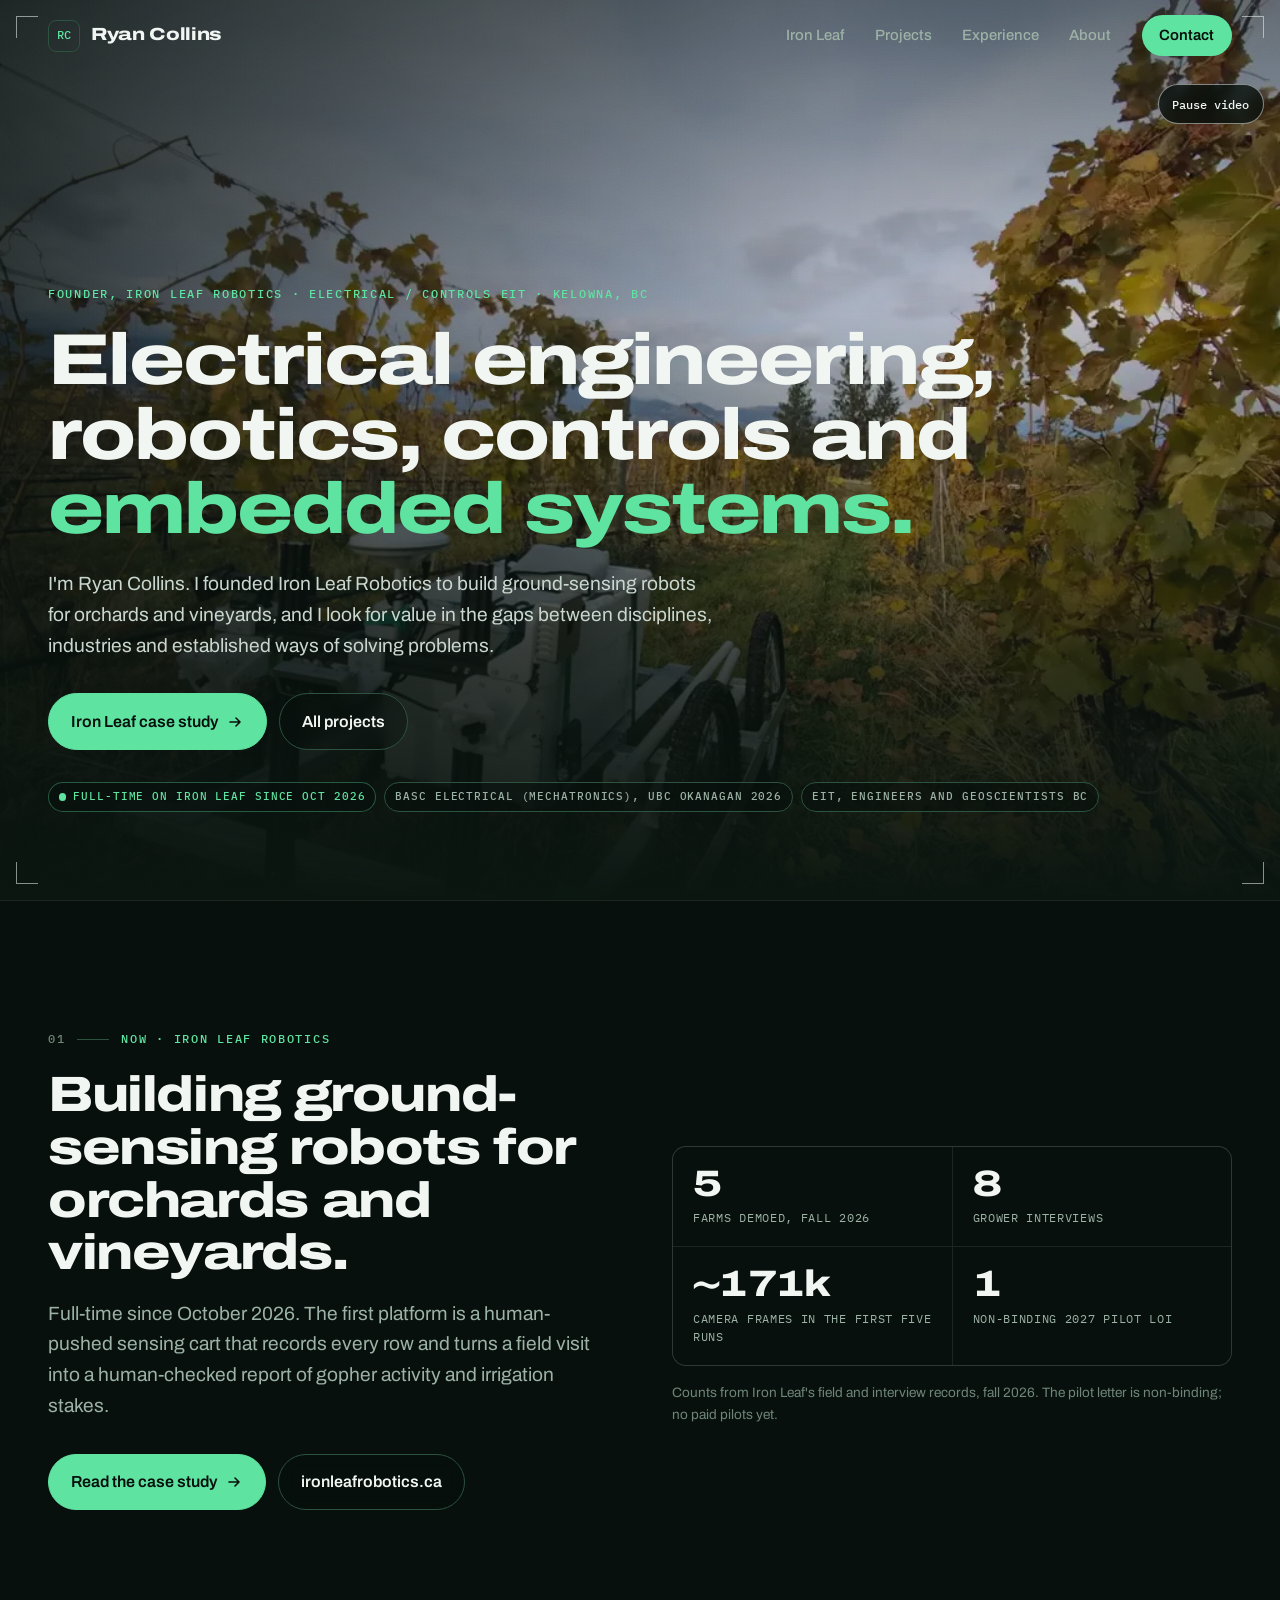
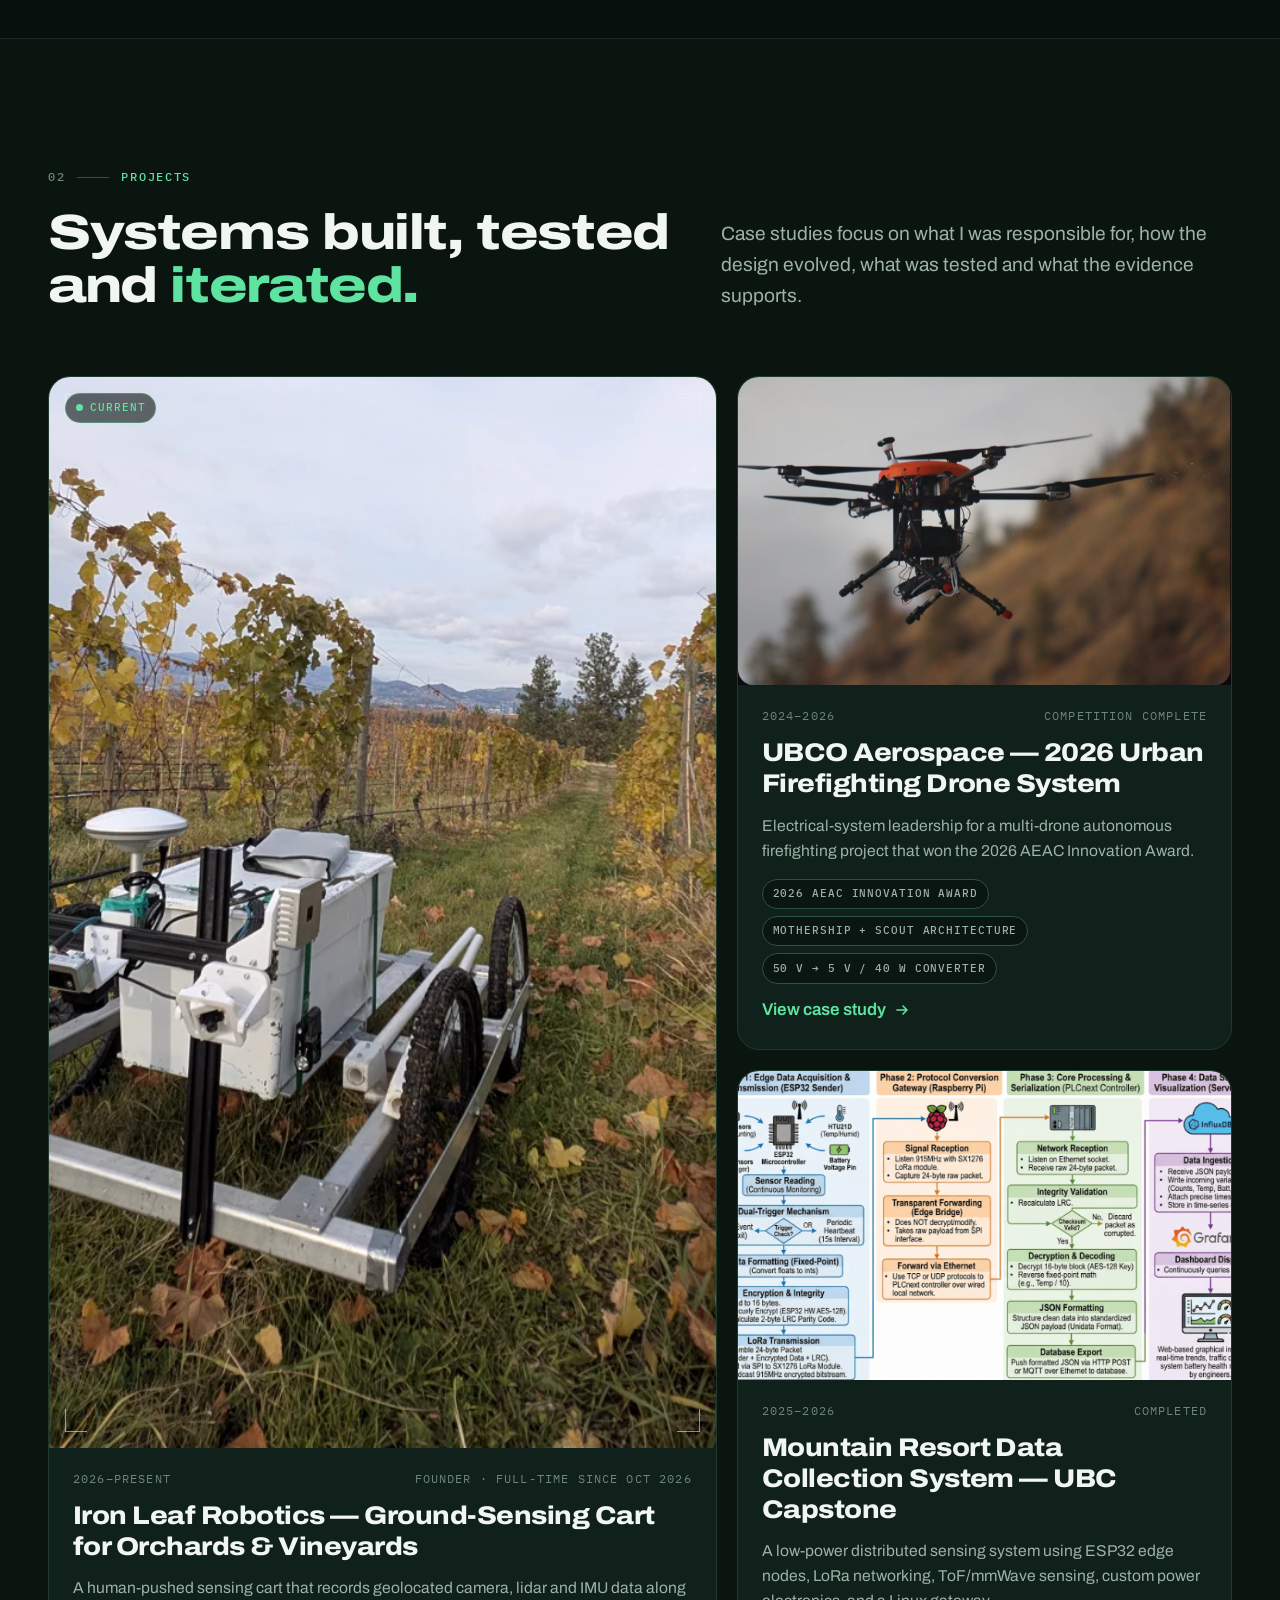
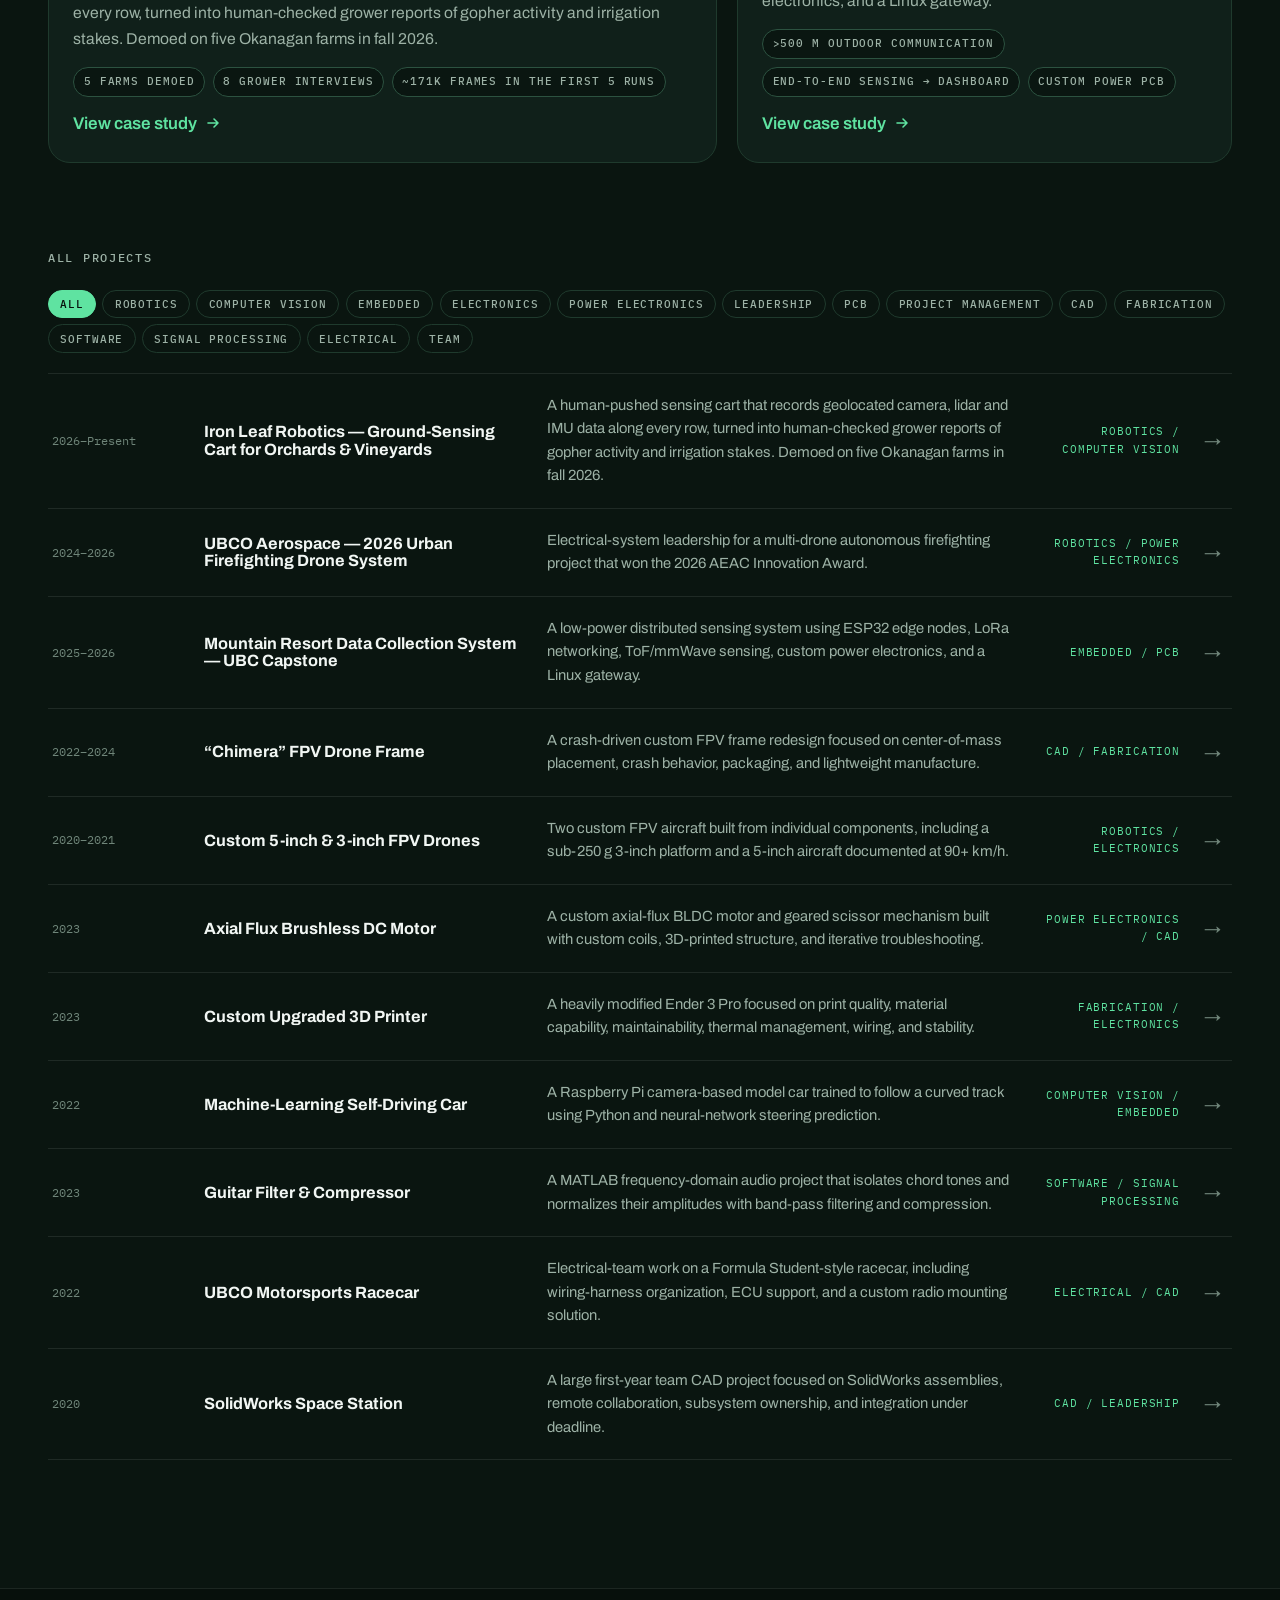
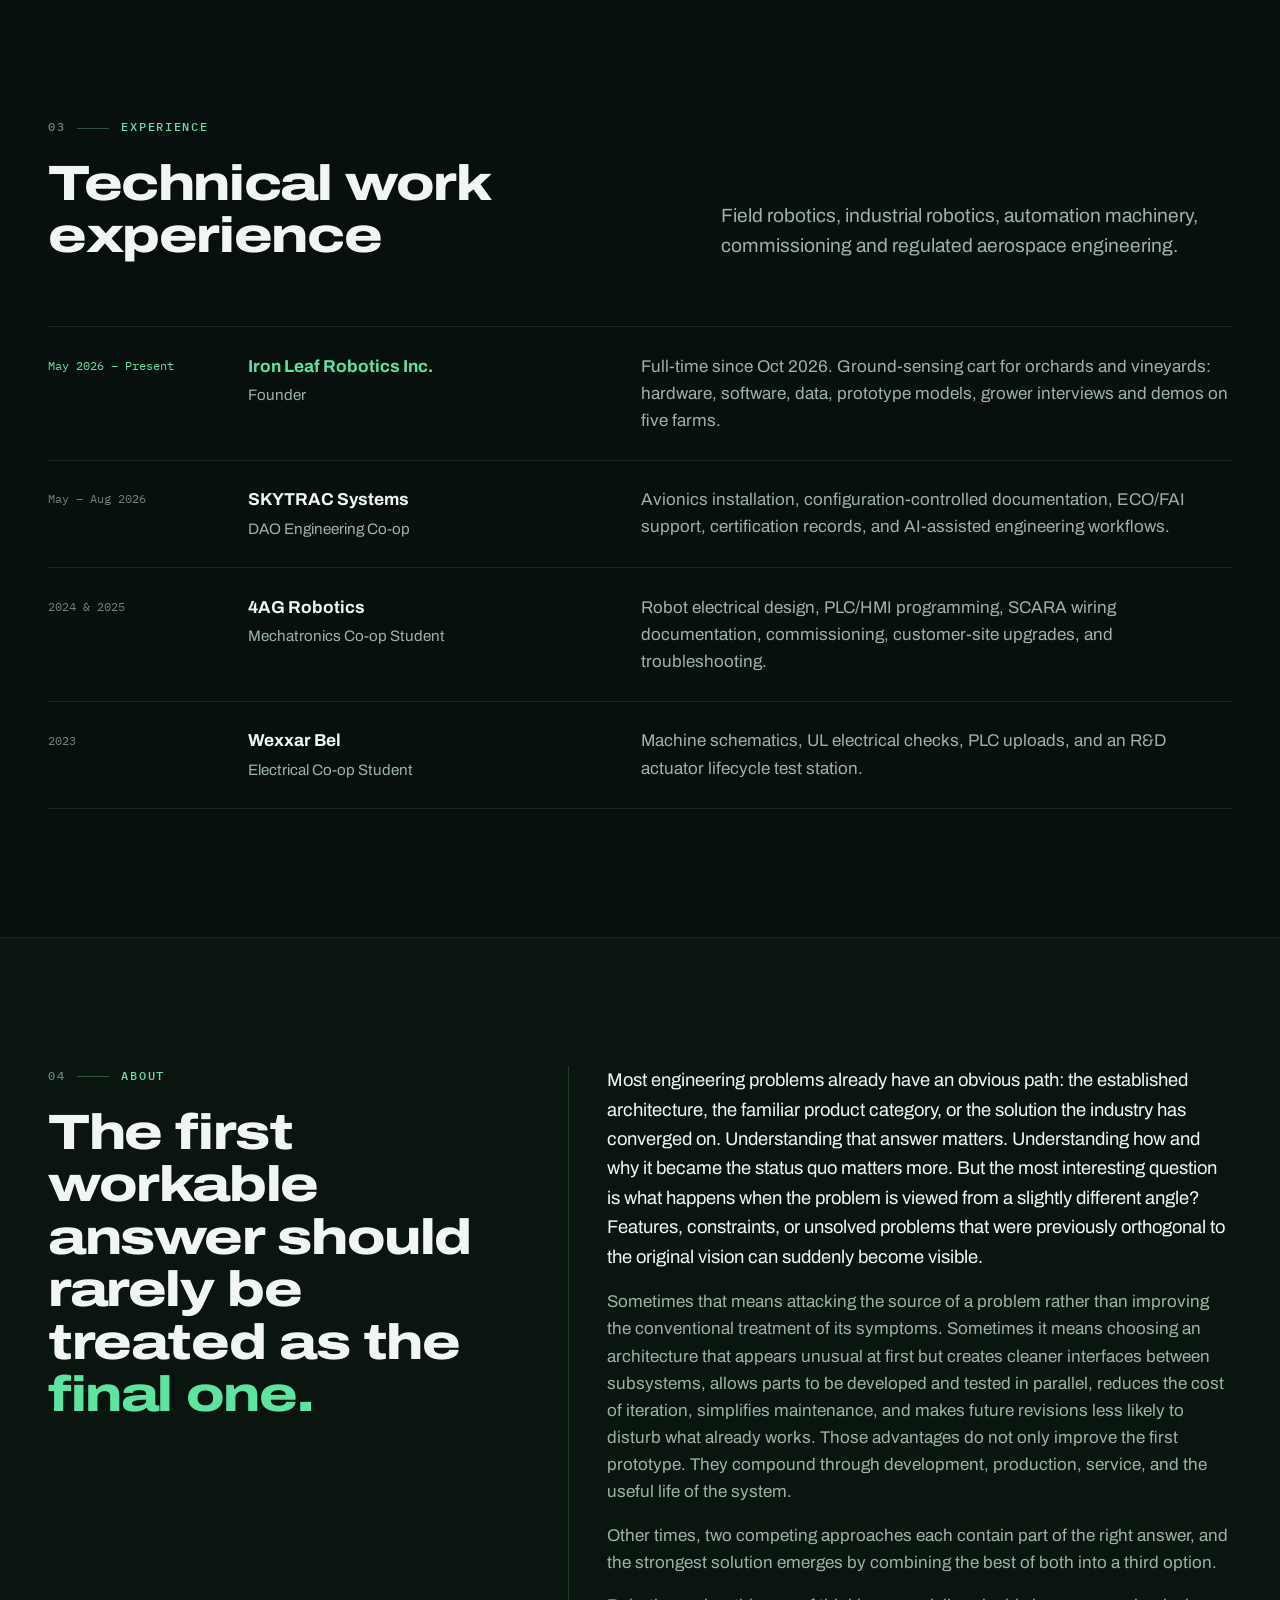
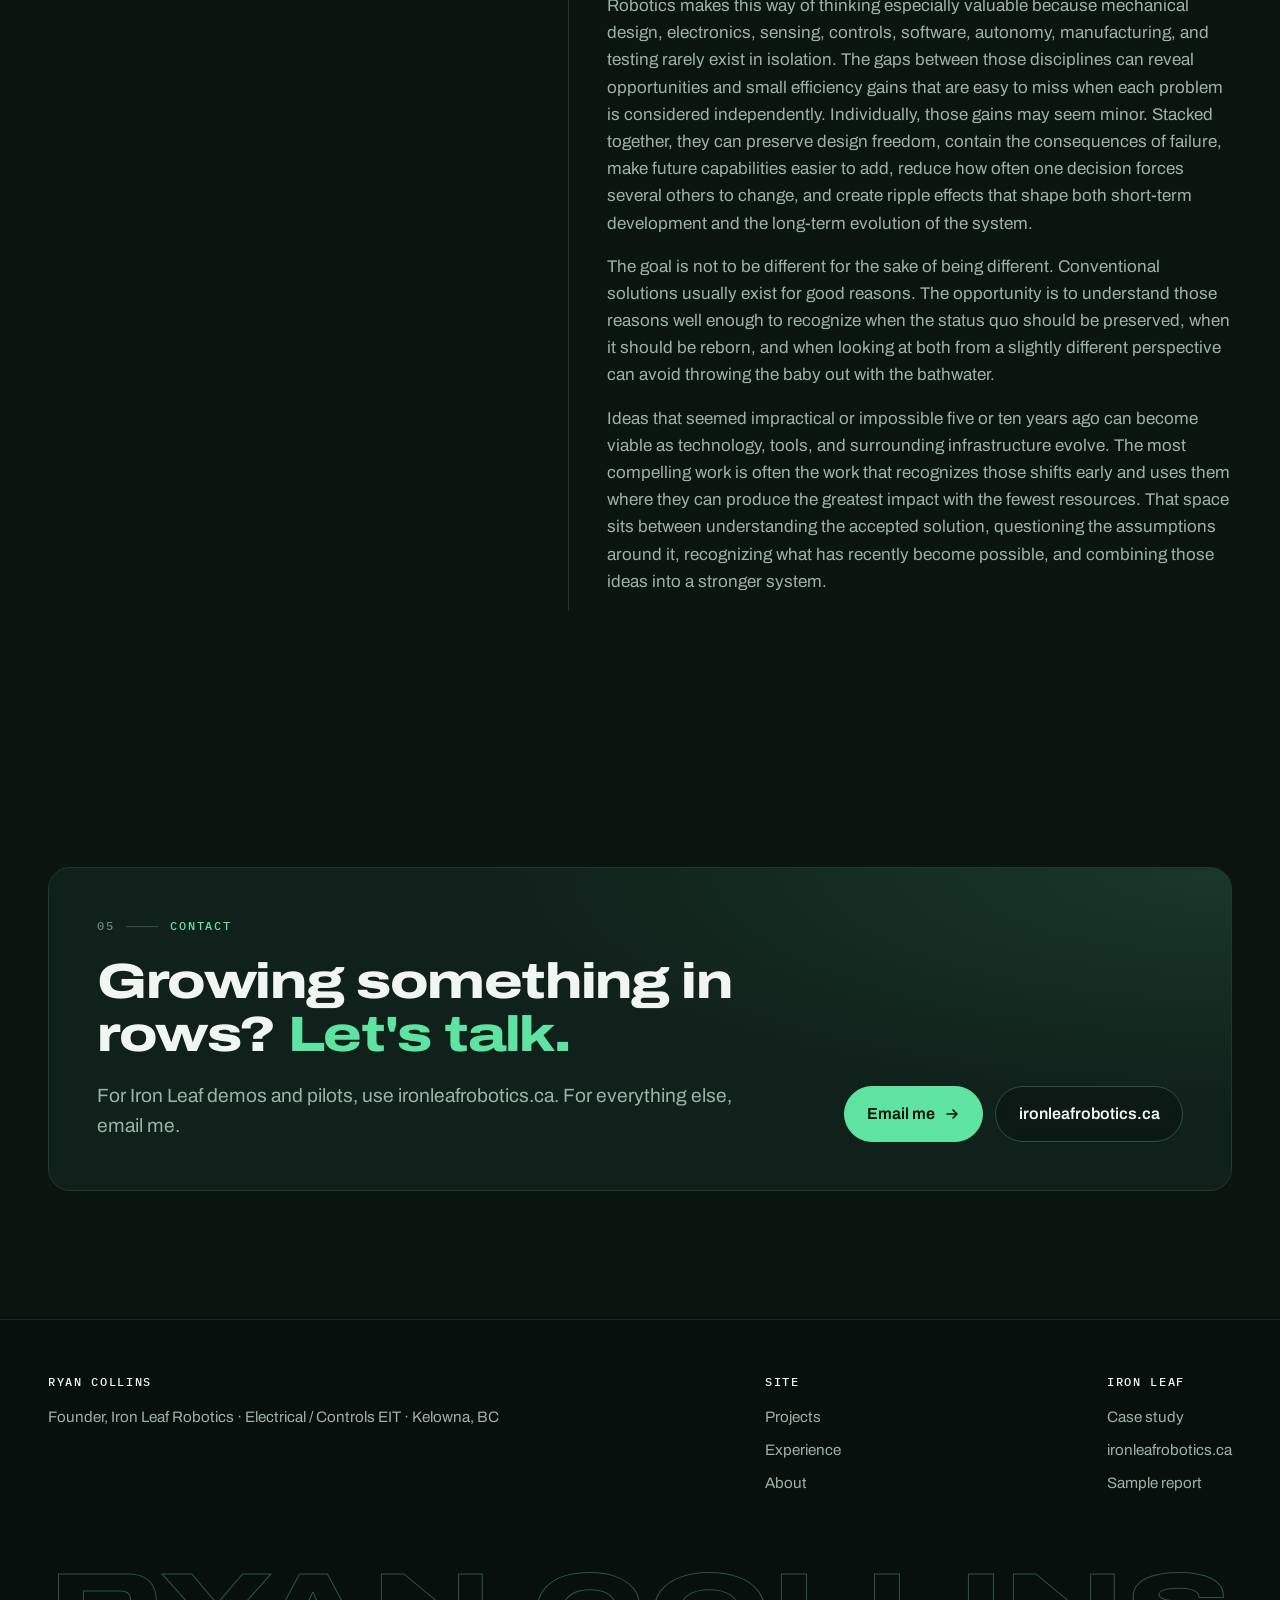
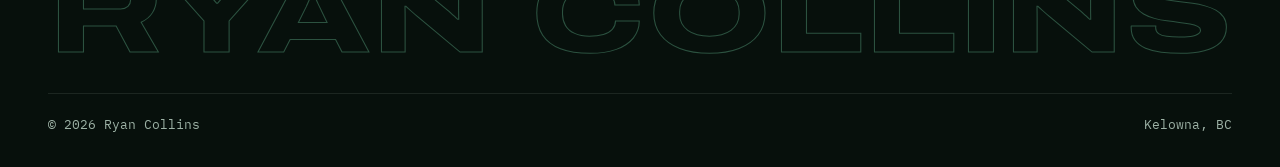
==== commit d61fd27e: "Portfolio RC23: ILR design system, Iron Leaf case study, updated experience - Shared design system w" ====
--- a/index.html
+++ b/index.html
@@ -3,89 +3,150 @@
 <head>
   <meta charset="utf-8">
   <meta name="viewport" content="width=device-width,initial-scale=1">
-  <meta name="description" content="Ryan Collins - Electrical / Controls EIT portfolio">
-  <title>Ryan Collins | Electrical / Controls EIT</title>
+  <meta name="description" content="Ryan Collins: founder of Iron Leaf Robotics and Electrical / Controls EIT in Kelowna, BC. Robotics, controls, embedded systems and field computer vision.">
+  <meta name="theme-color" content="#0A1510">
+  <meta property="og:title" content="Ryan Collins | Founder, Iron Leaf Robotics">
+  <meta property="og:description" content="Electrical engineering, robotics, controls and embedded systems. Building ground-sensing robots for orchards and vineyards.">
+  <meta property="og:image" content="assets/media/iron-leaf/field-silhouette.webp">
+  <title>Ryan Collins | Founder, Iron Leaf Robotics</title>
   <link rel="icon" href="assets/favicon.svg" type="image/svg+xml">
-  <link rel="stylesheet" href="assets/styles.css">
-  <link rel="stylesheet" href="portfolio-rc22.css?v=rc22">
+  <link rel="preload" href="assets/fonts/archivo-latin-var.woff2" as="font" type="font/woff2" crossorigin>
+  <link rel="stylesheet" href="assets/site.css?v=rc23">
 </head>
 <body>
-<header class="site-header">
-  <div class="shell header-inner">
-    <a class="wordmark" href="index.html">Ryan Collins</a>
-    <nav class="main-nav" aria-label="Primary">
+<a class="skip" href="#main">Skip to content</a>
+
+<header class="nav" aria-label="Site">
+  <div class="wrap">
+    <a class="brand" href="index.html" aria-label="Ryan Collins, home"><span class="mark">RC</span>Ryan Collins</a>
+    <button class="nav-toggle" type="button" aria-expanded="false" aria-controls="nav-links">Menu</button>
+    <nav class="nav-links" id="nav-links" aria-label="Primary">
+      <a href="#now">Iron Leaf</a>
       <a href="#projects">Projects</a>
       <a href="#experience">Experience</a>
       <a href="#about">About</a>
+      <a class="cta" href="#contact">Contact</a>
     </nav>
   </div>
 </header>
 
-<main>
-  <section class="intro shell">
-    <div class="intro-label">Electrical / Controls EIT &middot; Kelowna, BC</div>
-    <div class="intro-grid">
-      <h1>Electrical engineering, robotics, controls, and embedded systems.</h1>
-      <div class="intro-copy">
-        <p>Exploring robotic systems to find value in the gaps between disciplines, industries, and established ways of solving problems.</p>
+<main id="main">
+  <section class="hero" id="top" aria-labelledby="hero-title">
+    <div class="media grain">
+      <video muted loop playsinline preload="metadata" poster="assets/media/iron-leaf/field-silhouette.webp" data-auto aria-label="The Iron Leaf sensing cart in an autumn vineyard row">
+        <source src="assets/media/iron-leaf/field-silhouette.mp4" type="video/mp4">
+      </video>
+      <span class="vf" aria-hidden="true"><i></i><i></i><i></i><i></i></span>
+      <button class="video-toggle" type="button" data-toggle>Pause video</button>
+    </div>
+    <div class="wrap">
+      <p class="eyebrow">Founder, Iron Leaf Robotics &middot; Electrical / Controls EIT &middot; Kelowna, BC</p>
+      <h1 id="hero-title">
+        <span class="line-mask" style="--i:0"><span>Electrical engineering,</span></span>
+        <span class="line-mask" style="--i:1"><span>robotics, controls and</span></span>
+        <span class="line-mask" style="--i:2"><span><em>embedded systems.</em></span></span>
+      </h1>
+      <p class="lead reveal" style="--i:3">I'm Ryan Collins. I founded Iron Leaf Robotics to build ground-sensing robots for orchards and vineyards, and I look for value in the gaps between disciplines, industries and established ways of solving problems.</p>
+      <div class="actions reveal" style="--i:4">
+        <a class="btn primary" href="project.html?id=iron-leaf">Iron Leaf case study <svg viewBox="0 0 16 16" fill="none" aria-hidden="true"><path d="M3 8h10M9 4l4 4-4 4" stroke="currentColor" stroke-width="1.6" stroke-linecap="round" stroke-linejoin="round"/></svg></a>
+        <a class="btn ghost" href="#projects">All projects</a>
+      </div>
+      <div class="hero-meta reveal" style="--i:5">
+        <span class="chip mint live"><span class="dot"></span>Full-time on Iron Leaf since Oct 2026</span>
+        <span class="chip">BASc Electrical (Mechatronics), UBC Okanagan 2026</span>
+        <span class="chip">EIT, Engineers and Geoscientists BC</span>
       </div>
     </div>
   </section>
 
-  <section id="projects" class="section shell">
-    <div class="section-title-row">
-      <div>
-        <div class="section-kicker">Projects</div>
-        <h2>Systems built, tested, and iterated</h2>
-      </div>
-      <p>Case studies focus on what I was responsible for, how the design evolved, what was tested, and what the evidence supports.</p>
-    </div>
-
-    <div id="featured-projects" class="featured-projects"></div>
-
-    <div class="all-projects-head">
-      <h3>All projects</h3>
-      <div id="filters" class="filters" aria-label="Project filters"></div>
-    </div>
-    <div id="project-list" class="project-list"></div>
+  <section id="now" class="band" aria-labelledby="now-title">
+    <div class="wrap now-grid" id="now-root"></div>
   </section>
 
-  <section id="experience" class="section section-alt">
-    <div class="shell">
-      <div class="section-title-row">
+  <section id="projects" aria-labelledby="projects-title">
+    <div class="wrap">
+      <div class="section-head">
         <div>
-          <div class="section-kicker">Experience</div>
-          <h2>Technical work experience</h2>
+          <p class="eyebrow reveal"><span class="num">02</span>Projects</p>
+          <h2 id="projects-title" class="reveal" style="--i:1">Systems built, tested and <em>iterated.</em></h2>
         </div>
-        <p>Industrial robotics, automation machinery, commissioning, and regulated aerospace engineering.</p>
+        <p class="lead reveal" style="--i:2">Case studies focus on what I was responsible for, how the design evolved, what was tested and what the evidence supports.</p>
       </div>
-      <div id="experience-list" class="experience-list"></div>
+      <div class="featured" id="featured"></div>
+      <div class="index-head">
+        <h3>All projects</h3>
+        <div class="filters" id="filters" role="group" aria-label="Filter projects"></div>
+      </div>
+      <div class="rows" id="rows"></div>
     </div>
   </section>
 
-  <section id="about" class="section shell about">
-    <div class="about-heading">
-      <div class="section-kicker">About</div>
-      <h2>The first workable answer should rarely be treated as the final one.</h2>
+  <section id="experience" class="band" aria-labelledby="exp-title">
+    <div class="wrap">
+      <div class="section-head">
+        <div>
+          <p class="eyebrow reveal"><span class="num">03</span>Experience</p>
+          <h2 id="exp-title" class="reveal" style="--i:1">Technical work experience</h2>
+        </div>
+        <p class="lead reveal" style="--i:2">Field robotics, industrial robotics, automation machinery, commissioning and regulated aerospace engineering.</p>
+      </div>
+      <div class="timeline" id="timeline"></div>
     </div>
-    <div class="about-copy">
-      <div class="about-rule"></div>
+  </section>
 
-      <p>Most engineering problems already have an obvious path: the established architecture, the familiar product category, or the solution the industry has converged on. Understanding that answer matters. Understanding how and why it became the status quo matters more. But the most interesting question is what happens when the problem is viewed from a slightly different angle? Features, constraints, or unsolved problems that were previously orthogonal to the original vision can suddenly become visible.</p>
+  <section id="about" aria-labelledby="about-title">
+    <div class="wrap about-grid">
+      <div>
+        <p class="eyebrow reveal"><span class="num">04</span>About</p>
+        <h2 id="about-title" class="reveal" style="--i:1">The first workable answer should rarely be treated as the <em>final one.</em></h2>
+      </div>
+      <div class="about-copy reveal" style="--i:2">
+        <p>Most engineering problems already have an obvious path: the established architecture, the familiar product category, or the solution the industry has converged on. Understanding that answer matters. Understanding how and why it became the status quo matters more. But the most interesting question is what happens when the problem is viewed from a slightly different angle? Features, constraints, or unsolved problems that were previously orthogonal to the original vision can suddenly become visible.</p>
+        <p>Sometimes that means attacking the source of a problem rather than improving the conventional treatment of its symptoms. Sometimes it means choosing an architecture that appears unusual at first but creates cleaner interfaces between subsystems, allows parts to be developed and tested in parallel, reduces the cost of iteration, simplifies maintenance, and makes future revisions less likely to disturb what already works. Those advantages do not only improve the first prototype. They compound through development, production, service, and the useful life of the system.</p>
+        <p>Other times, two competing approaches each contain part of the right answer, and the strongest solution emerges by combining the best of both into a third option.</p>
+        <p>Robotics makes this way of thinking especially valuable because mechanical design, electronics, sensing, controls, software, autonomy, manufacturing, and testing rarely exist in isolation. The gaps between those disciplines can reveal opportunities and small efficiency gains that are easy to miss when each problem is considered independently. Individually, those gains may seem minor. Stacked together, they can preserve design freedom, contain the consequences of failure, make future capabilities easier to add, reduce how often one decision forces several others to change, and create ripple effects that shape both short-term development and the long-term evolution of the system.</p>
+        <p>The goal is not to be different for the sake of being different. Conventional solutions usually exist for good reasons. The opportunity is to understand those reasons well enough to recognize when the status quo should be preserved, when it should be reborn, and when looking at both from a slightly different perspective can avoid throwing the baby out with the bathwater.</p>
+        <p>Ideas that seemed impractical or impossible five or ten years ago can become viable as technology, tools, and surrounding infrastructure evolve. The most compelling work is often the work that recognizes those shifts early and uses them where they can produce the greatest impact with the fewest resources. That space sits between understanding the accepted solution, questioning the assumptions around it, recognizing what has recently become possible, and combining those ideas into a stronger system.</p>
+      </div>
+    </div>
+  </section>
 
-      <p>Sometimes that means attacking the source of a problem rather than improving the conventional treatment of its symptoms. Sometimes it means choosing an architecture that appears unusual at first but creates cleaner interfaces between subsystems, allows parts to be developed and tested in parallel, reduces the cost of iteration, simplifies maintenance, and makes future revisions less likely to disturb what already works. Those advantages do not only improve the first prototype. They compound through development, production, service, and the useful life of the system.</p>
-
-      <p>Other times, two competing approaches each contain part of the right answer, and the strongest solution emerges by combining the best of both into a third option.</p>
-
-      <p>Robotics makes this way of thinking especially valuable because mechanical design, electronics, sensing, controls, software, autonomy, manufacturing, and testing rarely exist in isolation. The gaps between those disciplines can reveal opportunities and small efficiency gains that are easy to miss when each problem is considered independently. Individually, those gains may seem minor. Stacked together, they can preserve design freedom, contain the consequences of failure, make future capabilities easier to add, reduce how often one decision forces several others to change, and create ripple effects that shape both short-term development and the long-term evolution of the system.</p>
-
-      <p>The goal is not to be different for the sake of being different. Conventional solutions usually exist for good reasons. The opportunity is to understand those reasons well enough to recognize when the status quo should be preserved, when it should be reborn, and when looking at both from a slightly different perspective can avoid throwing the baby out with the bathwater.</p>
-
-      <p>Ideas that seemed impractical or impossible five or ten years ago can become viable as technology, tools, and surrounding infrastructure evolve. The most compelling work is often the work that recognizes those shifts early and uses them where they can produce the greatest impact with the fewest resources. That space sits between understanding the accepted solution, questioning the assumptions around it, recognizing what has recently become possible, and combining those ideas into a stronger system.</p>
+  <section id="contact" class="contact" aria-labelledby="contact-title">
+    <div class="wrap">
+      <div class="contact-card reveal">
+        <div>
+          <p class="eyebrow"><span class="num">05</span>Contact</p>
+          <h2 id="contact-title">Growing something in rows? <em>Let's talk.</em></h2>
+          <p class="lead">For Iron Leaf demos and pilots, use ironleafrobotics.ca. For everything else, email me.</p>
+        </div>
+        <div class="actions" id="contact-actions"></div>
+      </div>
     </div>
   </section>
 </main>
 
-<script src="assets/app.js?v=rc22"></script>
+<footer>
+  <div class="wrap">
+    <div class="top">
+      <div>
+        <h4>Ryan Collins</h4>
+        <p>Founder, Iron Leaf Robotics &middot; Electrical / Controls EIT &middot; Kelowna, BC</p>
+      </div>
+      <div>
+        <h4>Site</h4>
+        <ul><li><a href="#projects">Projects</a></li><li><a href="#experience">Experience</a></li><li><a href="#about">About</a></li></ul>
+      </div>
+      <div>
+        <h4>Iron Leaf</h4>
+        <ul><li><a href="project.html?id=iron-leaf">Case study</a></li><li><a href="https://www.ironleafrobotics.ca/">ironleafrobotics.ca</a></li><li><a href="https://www.ironleafrobotics.ca/sample-report/">Sample report</a></li></ul>
+      </div>
+    </div>
+    <svg class="wordmark" viewBox="0 0 1000 110" aria-hidden="true"><text x="0" y="92" textLength="1000" lengthAdjust="spacingAndGlyphs">RYAN COLLINS</text></svg>
+    <div class="bottom"><span>&copy; <span data-year>2026</span> Ryan Collins</span><span>Kelowna, BC</span></div>
+  </div>
+</footer>
+
+<script src="assets/ui.js?v=rc23"></script>
+<script src="assets/app.js?v=rc23"></script>
 </body>
 </html>
--- a/assets/site.css
+++ b/assets/site.css
@@ -0,0 +1,300 @@
+/* Ryan Collins portfolio RC23. Design system shared with ironleafrobotics.ca
+   (tokens, type, viewfinder media, reveal-on-scroll). Motion is tied to real footage;
+   prefers-reduced-motion turns it off. Paths are relative for the GitHub Pages subpath. */
+
+@font-face { font-family: "Archivo"; src: url("fonts/archivo-latin-var.woff2") format("woff2"); font-weight: 400 800; font-stretch: 100% 125%; font-display: swap; }
+@font-face { font-family: "Plex Mono"; src: url("fonts/ibm-plex-mono-latin-Regular.woff2") format("woff2"); font-weight: 400; font-display: swap; }
+@font-face { font-family: "Plex Mono"; src: url("fonts/ibm-plex-mono-latin-Medium.woff2") format("woff2"); font-weight: 500; font-display: swap; }
+
+:root {
+  --bg: #0A1510; --bg-deep: #07100C; --bg-raise: #0D1B15; --card: #10201A; --card-hi: #142820;
+  --border: #1F3A2D; --border-hi: #2C5240; --line: rgba(241, 246, 243, .09);
+  --mint: #5FE3A1; --mint-hi: #7DEDB5; --mint-soft: rgba(95, 227, 161, .12);
+  --amber: #E5C75A; --red: #FF6B5B;
+  --text: #F1F6F3; --muted: #9DB2A6; --dim: #6F8579;
+  --display: "Archivo", "Helvetica Neue", Arial, sans-serif;
+  --body: "Archivo", -apple-system, BlinkMacSystemFont, "Segoe UI", Roboto, sans-serif;
+  --mono: "Plex Mono", ui-monospace, "SFMono-Regular", Menlo, Consolas, monospace;
+  --max: 78rem; --gutter: clamp(1rem, 4vw, 2rem);
+  --radius-lg: 22px; --radius-md: 14px; --radius-sm: 8px;
+  --ease-out: cubic-bezier(.16, 1, .3, 1); --ease-in-out: cubic-bezier(.65, 0, .35, 1);
+  --nav-h: 4.5rem;
+}
+
+*, *::before, *::after { box-sizing: border-box; }
+html { scroll-behavior: smooth; scroll-padding-top: var(--nav-h); -webkit-text-size-adjust: 100%; }
+body { margin: 0; background: var(--bg); color: var(--text); font-family: var(--body); font-size: 1.0625rem; line-height: 1.6; -webkit-font-smoothing: antialiased; overflow-x: clip; }
+img, video, svg { max-width: 100%; }
+img, video { display: block; }
+a { color: inherit; }
+a:focus-visible, button:focus-visible, [tabindex]:focus-visible { outline: 2px solid var(--mint); outline-offset: 3px; border-radius: 6px; }
+::selection { background: var(--mint); color: var(--bg-deep); }
+.wrap { max-width: var(--max); margin: 0 auto; padding: 0 var(--gutter); }
+.skip { position: absolute; left: 1rem; top: -4rem; z-index: 100; background: var(--mint); color: var(--bg-deep); padding: .6rem 1rem; border-radius: 8px; font-weight: 600; text-decoration: none; }
+.skip:focus { top: 1rem; }
+
+/* ---------- Type ---------- */
+h1, h2, h3, h4 { margin: 0; line-height: 1.06; font-weight: 700; }
+h1, h2, .display { font-family: var(--display); font-stretch: 125%; font-weight: 800; letter-spacing: -.028em; }
+h1 { font-size: clamp(2.5rem, 6.4vw, 5.4rem); line-height: .98; }
+h2 { font-size: clamp(1.9rem, 4vw, 3.1rem); max-width: 22ch; }
+h3 { font-size: 1.15rem; letter-spacing: -.01em; line-height: 1.2; }
+h1 em, h2 em { font-style: normal; color: var(--mint); }
+p { margin: 0 0 1rem; }
+.lead { color: var(--muted); font-size: clamp(1.06rem, 1.5vw, 1.2rem); max-width: 42rem; margin: 1.25rem 0 0; }
+.eyebrow { display: flex; align-items: center; gap: .75rem; color: var(--mint); font-family: var(--mono); font-size: .76rem; font-weight: 500; letter-spacing: .14em; text-transform: uppercase; margin: 0 0 1.25rem; }
+.eyebrow .num { color: var(--dim); font-variant-numeric: tabular-nums; }
+.eyebrow .num::after { content: ""; display: inline-block; width: 2rem; height: 1px; background: var(--border-hi); vertical-align: middle; margin-left: .75rem; }
+
+/* ---------- Buttons, chips, links ---------- */
+.actions { display: flex; flex-wrap: wrap; gap: .75rem; margin-top: 2rem; }
+.btn { display: inline-flex; align-items: center; gap: .55rem; text-decoration: none; font-weight: 600; font-size: 1rem; padding: .9rem 1.4rem; border-radius: 999px; border: 1px solid var(--border-hi); color: var(--text); background: transparent; transition: background .2s, border-color .2s, transform .2s var(--ease-out); }
+.btn svg, .link-arrow svg { width: 1rem; height: 1rem; transition: transform .25s var(--ease-out); }
+.btn:hover svg, .link-arrow:hover svg { transform: translateX(3px); }
+.btn.primary { background: var(--mint); color: var(--bg-deep); border-color: var(--mint); }
+.btn.primary:hover { background: var(--mint-hi); transform: translateY(-1px); }
+.btn.ghost { background: rgba(7, 16, 12, .35); backdrop-filter: blur(8px); -webkit-backdrop-filter: blur(8px); }
+.btn.ghost:hover { background: var(--card); border-color: var(--mint); }
+.link-arrow { display: inline-flex; align-items: center; gap: .5rem; color: var(--mint); font-weight: 600; text-decoration: none; }
+.chip { display: inline-flex; align-items: center; gap: .45rem; font-family: var(--mono); font-size: .7rem; letter-spacing: .08em; text-transform: uppercase; font-weight: 500; padding: .32rem .62rem; border-radius: 999px; border: 1px solid var(--border-hi); color: var(--muted); background: rgba(7, 16, 12, .6); white-space: nowrap; }
+.chip .dot { width: .45rem; height: .45rem; border-radius: 50%; background: currentColor; flex: none; }
+.chip.mint { color: var(--mint); border-color: rgba(95, 227, 161, .35); }
+.chip.live .dot { animation: pulse 1.6s ease-in-out infinite; }
+@keyframes pulse { 0%, 100% { opacity: 1; } 50% { opacity: .25; } }
+.chips { display: flex; flex-wrap: wrap; gap: .45rem; }
+.prov { gap: .5rem; }
+.prov::before { content: ""; width: .8rem; height: .6rem; border-radius: 2px; flex: none; }
+.prov.hand { color: var(--mint); } .prov.hand::before { border: 1.5px dashed var(--mint); }
+.prov.model-unreviewed { color: var(--red); } .prov.model-unreviewed::before { border: 1.5px solid var(--red); }
+
+/* ---------- Nav ---------- */
+.nav { position: fixed; top: 0; left: 0; right: 0; z-index: 40; height: var(--nav-h); border-bottom: 1px solid transparent; transition: background .35s, border-color .35s, transform .45s var(--ease-out); }
+.nav.solid, .nav.is-open { background: rgba(7, 16, 12, .82); backdrop-filter: blur(14px) saturate(140%); -webkit-backdrop-filter: blur(14px) saturate(140%); border-bottom-color: var(--line); }
+.nav.tucked { transform: translateY(-100%); }
+.nav .wrap { display: flex; align-items: center; justify-content: space-between; height: 100%; }
+.brand { display: flex; align-items: center; gap: .7rem; text-decoration: none; font-family: var(--display); font-stretch: 125%; font-weight: 800; letter-spacing: -.02em; font-size: 1.1rem; }
+.brand .mark { width: 2rem; height: 2rem; border-radius: 8px; border: 1px solid var(--border-hi); display: grid; place-items: center; font-family: var(--mono); font-size: .72rem; font-weight: 500; color: var(--mint); letter-spacing: .04em; }
+.nav-links { display: flex; align-items: center; gap: 1.9rem; }
+.nav-links a { text-decoration: none; color: var(--muted); font-size: .93rem; font-weight: 500; position: relative; transition: color .2s; }
+.nav-links a:not(.cta)::after { content: ""; position: absolute; left: 0; right: 100%; bottom: -.4rem; height: 1px; background: var(--mint); transition: right .35s var(--ease-out); }
+.nav-links a:hover, .nav-links a.active { color: var(--text); }
+.nav-links a.active::after, .nav-links a:not(.cta):hover::after { right: 0; }
+.nav-links a.cta { color: var(--bg-deep); background: var(--mint); padding: .55rem 1.1rem; border-radius: 999px; font-weight: 600; }
+.nav-links a.cta:hover { background: var(--mint-hi); }
+.nav-toggle { display: none; background: none; border: 1px solid var(--border-hi); color: var(--text); border-radius: 10px; padding: .45rem .8rem; font: inherit; font-size: .9rem; cursor: pointer; }
+@media (max-width: 52rem) {
+  .nav-toggle { display: block; }
+  .nav-links { display: none; position: absolute; top: var(--nav-h); left: 0; right: 0; flex-direction: column; align-items: stretch; gap: 0; background: var(--bg-deep); border-bottom: 1px solid var(--border); padding: .5rem var(--gutter) 1.25rem; }
+  .nav-links.open { display: flex; }
+  .nav-links a { padding: .9rem 0; border-bottom: 1px solid var(--line); font-size: 1.05rem; }
+  .nav-links a::after { display: none; }
+  .nav-links a.cta { margin-top: 1rem; text-align: center; border: 0; }
+}
+
+/* ---------- Sections ---------- */
+section { padding: clamp(4.5rem, 10vw, 8rem) 0; position: relative; }
+section.band { background: var(--bg-deep); border-top: 1px solid var(--line); border-bottom: 1px solid var(--line); }
+.section-head { display: grid; grid-template-columns: 1.1fr .9fr; gap: 3rem; align-items: end; margin-bottom: clamp(2.5rem, 5vw, 4rem); }
+.section-head .lead { margin: 0; }
+@media (max-width: 54rem) { .section-head { grid-template-columns: 1fr; gap: 1.25rem; } }
+
+/* ---------- Media primitives ---------- */
+.media { position: relative; overflow: hidden; background: var(--bg-deep); }
+.media > img, .media > video { width: 100%; height: 100%; object-fit: cover; }
+.grain::after { content: ""; position: absolute; inset: -50%; pointer-events: none; opacity: .09; mix-blend-mode: overlay; z-index: 2;
+  background-image: url("data:image/svg+xml,%3Csvg xmlns='http://www.w3.org/2000/svg' width='160' height='160'%3E%3Cfilter id='n'%3E%3CfeTurbulence type='fractalNoise' baseFrequency='.9' numOctaves='3' stitchTiles='stitch'/%3E%3C/filter%3E%3Crect width='100%25' height='100%25' filter='url(%23n)'/%3E%3C/svg%3E");
+  animation: grain 1s steps(6) infinite; }
+@keyframes grain { 0% { transform: translate(0, 0); } 20% { transform: translate(-3%, 2%); } 40% { transform: translate(2%, -3%); } 60% { transform: translate(-2%, -1%); } 80% { transform: translate(3%, 3%); } 100% { transform: translate(0, 0); } }
+.still-drift { animation: drift 24s var(--ease-in-out) infinite alternate; transform-origin: 50% 60%; }
+@keyframes drift { from { transform: scale(1.03); } to { transform: scale(1.12) translateY(-1.5%); } }
+.vf { position: absolute; inset: 0; pointer-events: none; z-index: 3; }
+.vf i { position: absolute; width: 1.4rem; height: 1.4rem; border: 0 solid rgba(241, 246, 243, .55); }
+.vf i:nth-child(1) { top: 1rem; left: 1rem; border-top-width: 1.5px; border-left-width: 1.5px; }
+.vf i:nth-child(2) { top: 1rem; right: 1rem; border-top-width: 1.5px; border-right-width: 1.5px; }
+.vf i:nth-child(3) { bottom: 1rem; left: 1rem; border-bottom-width: 1.5px; border-left-width: 1.5px; }
+.vf i:nth-child(4) { bottom: 1rem; right: 1rem; border-bottom-width: 1.5px; border-right-width: 1.5px; }
+.video-toggle { position: absolute; z-index: 6; right: .8rem; bottom: .8rem; min-height: 2.5rem; padding: .5rem .85rem; border: 1px solid rgba(241, 246, 243, .5); border-radius: 999px; background: rgba(7, 16, 12, .8); color: var(--text); font: 500 .72rem var(--mono); cursor: pointer; backdrop-filter: blur(6px); -webkit-backdrop-filter: blur(6px); }
+.video-toggle:hover { border-color: var(--mint); }
+
+/* ---------- Hero ---------- */
+.hero { min-height: min(100svh, 62rem); display: grid; align-items: end; padding: calc(var(--nav-h) + 4rem) 0 clamp(3rem, 7vw, 5.5rem); overflow: hidden; }
+.hero .media { position: absolute; inset: 0; }
+.hero .media::before { content: ""; position: absolute; inset: 0; z-index: 2; background: linear-gradient(180deg, rgba(7, 16, 12, .55) 0%, rgba(7, 16, 12, .15) 35%, rgba(7, 16, 12, .7) 72%, var(--bg) 100%), linear-gradient(90deg, rgba(7, 16, 12, .75) 0%, rgba(7, 16, 12, 0) 65%); }
+.hero .wrap { position: relative; z-index: 4; width: 100%; }
+.hero h1 { max-width: 19ch; font-size: clamp(1.9rem, 7.8vw, 4.5rem); }
+.hero .eyebrow, .case-hero .eyebrow { display: block; line-height: 1.7; }
+@media (max-width: 40rem) { .hero-meta .chip, .case-hero .chip { white-space: normal; } .case-hero h1 { font-size: clamp(1.8rem, 8vw, 2.6rem); } h2 { font-size: clamp(1.6rem, 7vw, 2.2rem); } }
+.hero .lead { color: #C9D7CF; }
+.hero > .video-toggle { top: calc(var(--nav-h) + 1rem); bottom: auto; left: 1.25rem; right: auto; }
+.hero-meta { display: flex; flex-wrap: wrap; gap: .5rem; margin-top: 2rem; }
+
+/* ---------- Now band ---------- */
+.now-grid { display: grid; grid-template-columns: 1fr 1fr; gap: clamp(2rem, 5vw, 4rem); align-items: center; }
+.now-media { aspect-ratio: 4 / 3; border-radius: var(--radius-lg); border: 1px solid var(--border); }
+.stats { display: grid; grid-template-columns: repeat(2, 1fr); gap: 1px; background: var(--line); border: 1px solid var(--line); border-radius: var(--radius-md); overflow: hidden; margin-top: 2rem; }
+.stat { background: var(--bg-deep); padding: 1.15rem 1.25rem; }
+.stat b { display: block; font-family: var(--display); font-stretch: 125%; font-weight: 800; font-size: clamp(1.7rem, 3vw, 2.3rem); letter-spacing: -.02em; color: var(--text); line-height: 1.05; font-variant-numeric: tabular-nums; }
+.stat span { display: block; margin-top: .35rem; color: var(--muted); font-family: var(--mono); font-size: .72rem; letter-spacing: .06em; text-transform: uppercase; }
+@media (max-width: 54rem) { .now-grid { grid-template-columns: 1fr; } }
+
+/* ---------- Featured projects ---------- */
+.featured { display: grid; grid-template-columns: 1.35fr 1fr; grid-template-rows: auto auto; gap: 1.25rem; }
+.f-card { position: relative; display: flex; flex-direction: column; text-decoration: none; border: 1px solid var(--border); border-radius: var(--radius-lg); overflow: hidden; background: var(--card); transition: border-color .3s, transform .4s var(--ease-out); }
+.f-card:hover { border-color: var(--border-hi); transform: translateY(-3px); }
+.f-card:first-child { grid-row: span 2; }
+.f-card .media { aspect-ratio: 16 / 10; }
+.f-card:first-child .media { aspect-ratio: auto; flex: 1; min-height: 20rem; }
+.f-card .media img { transition: transform 1.2s var(--ease-out); }
+.f-card:hover .media img { transform: scale(1.04); }
+.f-body { padding: 1.4rem 1.5rem 1.6rem; display: grid; gap: .8rem; }
+.f-meta { display: flex; justify-content: space-between; gap: 1rem; font-family: var(--mono); font-size: .72rem; letter-spacing: .1em; text-transform: uppercase; color: var(--dim); }
+.f-body h3 { font-family: var(--display); font-stretch: 112%; font-weight: 800; font-size: clamp(1.25rem, 2vw, 1.6rem); letter-spacing: -.02em; }
+.f-body p { color: var(--muted); margin: 0; font-size: .98rem; }
+.f-card .chips { margin-top: .2rem; }
+.f-card .chip-over { position: absolute; z-index: 5; top: 1rem; left: 1rem; }
+@media (max-width: 54rem) { .featured { grid-template-columns: 1fr; } .f-card:first-child { grid-row: auto; } .f-card:first-child .media { aspect-ratio: 16 / 10; min-height: 0; } }
+
+/* ---------- Project index ---------- */
+.index-head { display: flex; justify-content: space-between; align-items: end; gap: 1.5rem; flex-wrap: wrap; margin: clamp(3.5rem, 7vw, 5.5rem) 0 1.25rem; }
+.index-head h3 { font-family: var(--mono); font-weight: 500; font-size: .76rem; letter-spacing: .14em; text-transform: uppercase; color: var(--muted); }
+.filters { display: flex; flex-wrap: wrap; gap: .4rem; }
+.filter { font: 500 .7rem var(--mono); letter-spacing: .08em; text-transform: uppercase; padding: .38rem .7rem; border-radius: 999px; border: 1px solid var(--border); color: var(--muted); background: transparent; cursor: pointer; transition: border-color .2s, color .2s, background .2s; }
+.filter:hover { border-color: var(--border-hi); color: var(--text); }
+.filter.active { background: var(--mint); color: var(--bg-deep); border-color: var(--mint); }
+.rows { border-top: 1px solid var(--line); }
+.row { display: grid; grid-template-columns: 8rem minmax(0, 1.1fr) minmax(0, 1.6fr) 9rem 1.5rem; gap: 1.5rem; align-items: center; padding: 1.25rem .25rem; border-bottom: 1px solid var(--line); text-decoration: none; transition: background .25s, padding .35s var(--ease-out); }
+.row:hover { background: var(--bg-raise); padding-left: .9rem; }
+.row .yr { font-family: var(--mono); font-size: .76rem; color: var(--dim); }
+.row h4 { font-size: 1.02rem; font-weight: 700; }
+.row p { margin: 0; color: var(--muted); font-size: .92rem; }
+.row .cat { font-family: var(--mono); font-size: .68rem; letter-spacing: .08em; text-transform: uppercase; color: var(--mint); text-align: right; }
+.row .arr { color: var(--dim); transition: color .2s, transform .3s var(--ease-out); }
+.row:hover .arr { color: var(--mint); transform: translateX(4px); }
+@media (max-width: 54rem) { .row { grid-template-columns: 1fr auto; gap: .35rem 1rem; } .row .yr { grid-column: 1 / -1; } .row p { grid-column: 1 / -1; } .row .cat { display: none; } .row h4 { grid-column: 1; } .row .arr { grid-row: 2; grid-column: 2; } }
+
+/* ---------- Experience ---------- */
+.timeline { border-top: 1px solid var(--line); }
+.exp { display: grid; grid-template-columns: 11rem minmax(0, 1fr) minmax(0, 1.6fr); gap: 1.5rem; padding: 1.6rem 0; border-bottom: 1px solid var(--line); }
+.exp .dates { font-family: var(--mono); font-size: .76rem; color: var(--dim); padding-top: .2rem; }
+.exp strong { display: block; font-size: 1.08rem; }
+.exp strong a { text-decoration: none; color: var(--mint); }
+.exp .role { color: var(--muted); font-size: .95rem; margin-top: .2rem; }
+.exp p { margin: 0; color: var(--muted); }
+.exp.current { position: relative; }
+.exp.current .dates { color: var(--mint); }
+@media (max-width: 54rem) { .exp { grid-template-columns: 1fr; gap: .4rem; } }
+
+/* ---------- About ---------- */
+.about-grid { display: grid; grid-template-columns: .8fr 1.2fr; gap: clamp(2rem, 6vw, 5rem); }
+.about-grid h2 { position: sticky; top: calc(var(--nav-h) + 2rem); }
+.about-copy { border-left: 1px solid var(--border); padding-left: clamp(1.25rem, 3vw, 2.5rem); }
+.about-copy p { color: var(--muted); }
+.about-copy p:first-child { color: var(--text); font-size: 1.15rem; }
+@media (max-width: 54rem) { .about-grid { grid-template-columns: 1fr; } .about-grid h2 { position: static; } }
+
+/* ---------- Contact band ---------- */
+.contact { text-align: left; }
+.contact-card { display: grid; grid-template-columns: 1.2fr auto; gap: 2rem; align-items: end; border: 1px solid var(--border); border-radius: var(--radius-lg); padding: clamp(1.75rem, 4vw, 3rem); background: radial-gradient(120% 140% at 100% 0%, var(--mint-soft), transparent 55%), var(--card); }
+@media (max-width: 54rem) { .contact-card { grid-template-columns: 1fr; } }
+
+/* ---------- Footer ---------- */
+footer { border-top: 1px solid var(--line); padding: 3.5rem 0 2rem; color: var(--muted); font-size: .95rem; background: var(--bg-deep); overflow: hidden; }
+footer .top { display: flex; justify-content: space-between; gap: 2rem; flex-wrap: wrap; }
+footer h4 { color: var(--text); font-family: var(--mono); font-size: .74rem; letter-spacing: .14em; text-transform: uppercase; font-weight: 500; margin: 0 0 1rem; }
+footer ul { list-style: none; margin: 0; padding: 0; display: grid; gap: .55rem; }
+footer a { text-decoration: none; } footer a:hover { color: var(--text); }
+footer .wordmark { display: block; width: 100%; height: auto; margin: 3rem 0 1.25rem; overflow: visible; user-select: none; }
+footer .wordmark text { font-family: var(--display); font-stretch: 125%; font-weight: 800; font-size: 96px; fill: none; stroke: var(--border-hi); stroke-width: 1; vector-effect: non-scaling-stroke; }
+footer .bottom { display: flex; justify-content: space-between; gap: 1rem; flex-wrap: wrap; padding-top: 1.25rem; border-top: 1px solid var(--line); font-size: .82rem; font-family: var(--mono); }
+
+/* ---------- Case study page ---------- */
+.case-hero { min-height: min(88svh, 52rem); display: grid; align-items: end; padding: calc(var(--nav-h) + 3rem) 0 clamp(2.5rem, 6vw, 4.5rem); overflow: hidden; }
+.case-hero.no-media { min-height: 0; padding-top: calc(var(--nav-h) + clamp(3rem, 8vw, 6rem)); }
+.case-hero .media { position: absolute; inset: 0; }
+.case-hero .media::before { content: ""; position: absolute; inset: 0; z-index: 2; background: linear-gradient(180deg, rgba(7, 16, 12, .5), rgba(7, 16, 12, .2) 40%, rgba(7, 16, 12, .85) 80%, var(--bg)); }
+.case-hero .wrap { position: relative; z-index: 4; width: 100%; }
+.case-hero h1 { font-size: clamp(2.2rem, 5.2vw, 4.4rem); max-width: 18ch; }
+.case-hero > .video-toggle { top: calc(var(--nav-h) + 1rem); bottom: auto; left: 1.25rem; right: auto; }
+.back { display: inline-flex; gap: .5rem; align-items: center; color: var(--muted); text-decoration: none; font-family: var(--mono); font-size: .74rem; letter-spacing: .1em; text-transform: uppercase; margin-bottom: 1.5rem; }
+.back:hover { color: var(--mint); }
+.case-facts { display: grid; grid-template-columns: repeat(3, 1fr); gap: 1px; background: var(--line); border: 1px solid var(--line); border-radius: var(--radius-md); overflow: hidden; margin-top: 2.5rem; }
+.case-facts div { background: rgba(7, 16, 12, .72); backdrop-filter: blur(8px); -webkit-backdrop-filter: blur(8px); padding: 1rem 1.2rem; }
+.case-facts span { display: block; font-family: var(--mono); font-size: .68rem; letter-spacing: .1em; text-transform: uppercase; color: var(--dim); margin-bottom: .3rem; }
+.case-facts strong { font-size: .98rem; font-weight: 600; }
+@media (max-width: 48rem) { .case-facts { grid-template-columns: 1fr; } }
+.case-intro { display: grid; grid-template-columns: 1.3fr 1fr; gap: clamp(2rem, 5vw, 4rem); padding-top: clamp(3rem, 6vw, 4.5rem); padding-bottom: 0; }
+.case-intro .summary { font-size: clamp(1.1rem, 1.6vw, 1.3rem); color: var(--text); }
+.own { display: grid; gap: 1rem; }
+.own div { border-left: 2px solid var(--mint); padding-left: 1rem; }
+.own span, .kick { display: block; font-family: var(--mono); font-size: .68rem; letter-spacing: .12em; text-transform: uppercase; color: var(--dim); margin-bottom: .3rem; }
+.own strong { font-weight: 500; color: var(--muted); font-size: .95rem; }
+.tech { display: flex; flex-wrap: wrap; gap: .4rem; margin-top: 1.25rem; }
+@media (max-width: 54rem) { .case-intro { grid-template-columns: 1fr; } }
+.case-body { max-width: 62rem; }
+.case-sec { padding: clamp(3rem, 6vw, 4.5rem) 0 0; }
+.case-sec h2 { font-size: clamp(1.6rem, 3vw, 2.4rem); margin-bottom: 1.4rem; }
+.case-sec > p { color: var(--muted); max-width: 46rem; }
+.case-sec ul { list-style: none; padding: 0; margin: 0; display: grid; gap: .1rem; border-top: 1px solid var(--line); }
+.case-sec li { padding: .95rem 0 .95rem 2rem; border-bottom: 1px solid var(--line); color: var(--muted); position: relative; }
+.case-sec li::before { content: ""; position: absolute; left: .25rem; top: 1.55rem; width: .9rem; height: 1px; background: var(--mint); }
+.proc { border-top: 1px solid var(--line); }
+.proc div { display: grid; grid-template-columns: 13rem 1fr; gap: 1.5rem; padding: 1.1rem 0; border-bottom: 1px solid var(--line); }
+.proc strong { font-weight: 700; }
+.proc span { color: var(--muted); }
+@media (max-width: 48rem) { .proc div { grid-template-columns: 1fr; gap: .3rem; } }
+.decisions { display: grid; grid-template-columns: repeat(auto-fit, minmax(17rem, 1fr)); gap: 1rem; }
+.decision { border: 1px solid var(--border); border-radius: var(--radius-md); background: var(--card); padding: 1.4rem; display: grid; gap: .9rem; align-content: start; }
+.decision .n { font-family: var(--mono); color: var(--mint); font-size: .78rem; }
+.decision h3 { font-size: 1.08rem; }
+.decision dl { margin: 0; display: grid; gap: .7rem; }
+.decision dt { font-family: var(--mono); font-size: .66rem; letter-spacing: .12em; text-transform: uppercase; color: var(--dim); }
+.decision dd { margin: .15rem 0 0; color: var(--muted); font-size: .93rem; }
+.iter { display: grid; grid-template-columns: 1fr auto 1fr auto 1fr; gap: 1rem; align-items: stretch; margin-top: 1.75rem; }
+.iter > div { border: 1px solid var(--border); border-radius: var(--radius-md); padding: 1.1rem 1.2rem; background: var(--bg-raise); }
+.iter > div p { margin: 0; color: var(--muted); font-size: .93rem; }
+.iter .arrow { display: grid; place-items: center; color: var(--mint); border: 0; background: none; padding: 0; }
+@media (max-width: 54rem) { .iter { grid-template-columns: 1fr; } .iter .arrow { transform: rotate(90deg); } }
+.gallery { display: grid; grid-template-columns: repeat(2, minmax(0, 1fr)); gap: 1rem; margin-top: 1.75rem; }
+.fig { margin: 0; grid-column: 1 / -1; }
+.fig.half, .fig.compact { grid-column: auto; }
+.fig .media { border-radius: var(--radius-md); border: 1px solid var(--border); aspect-ratio: 16 / 9; cursor: zoom-in; }
+.fig .media.contain > img { object-fit: contain; background: #f4f4f1; }
+.fig.diagram .media { aspect-ratio: auto; }
+.fig.diagram .media > img { height: auto; object-fit: contain; }
+.fig figcaption { display: flex; gap: .75rem; align-items: baseline; flex-wrap: wrap; margin-top: .7rem; color: var(--muted); font-size: .88rem; }
+.fig figcaption .chip { flex: none; }
+@media (max-width: 48rem) { .gallery { grid-template-columns: 1fr; } .fig.half, .fig.compact { grid-column: 1 / -1; } }
+.next { display: grid; grid-template-columns: auto 1fr auto; gap: 1.5rem; align-items: center; margin: clamp(4rem, 8vw, 6rem) 0 0; padding: 1.75rem 0; border-top: 1px solid var(--line); border-bottom: 1px solid var(--line); text-decoration: none; }
+.next span { font-family: var(--mono); font-size: .72rem; letter-spacing: .14em; text-transform: uppercase; color: var(--dim); }
+.next strong { font-family: var(--display); font-stretch: 112%; font-weight: 800; font-size: clamp(1.2rem, 2.4vw, 1.8rem); letter-spacing: -.02em; }
+.next b { color: var(--mint); font-size: 1.5rem; transition: transform .3s var(--ease-out); }
+.next:hover b { transform: translateX(6px); }
+.links-row { display: flex; gap: .75rem; flex-wrap: wrap; margin-top: 1.5rem; }
+
+/* ---------- Lightbox ---------- */
+dialog.lightbox { width: min(78rem, calc(100vw - 2rem)); max-height: calc(100svh - 2rem); padding: 0; border: 1px solid var(--border-hi); border-radius: var(--radius-lg); background: var(--bg-deep); color: var(--text); overflow: auto; }
+dialog.lightbox::backdrop { background: rgba(3, 8, 6, .85); backdrop-filter: blur(6px); }
+dialog.lightbox .lb-media { background: #000; display: grid; place-items: center; }
+dialog.lightbox .lb-media img, dialog.lightbox .lb-media video { width: 100%; max-height: calc(100svh - 9rem); object-fit: contain; }
+dialog.lightbox .lb-cap { padding: 1rem 1.25rem 1.25rem; color: var(--muted); font-size: .92rem; margin: 0; }
+dialog.lightbox .lb-close { position: absolute; top: .75rem; right: .75rem; z-index: 6; }
+
+/* ---------- Reveal ---------- */
+.js .reveal { opacity: 0; transform: translateY(26px); transition: opacity .9s var(--ease-out), transform .9s var(--ease-out); transition-delay: calc(var(--i, 0) * 90ms); }
+.js .reveal.in { opacity: 1; transform: none; }
+.js .line-mask { display: block; overflow: hidden; padding-bottom: .06em; }
+.js .line-mask > span { display: block; transform: translateY(105%); transition: transform 1.1s var(--ease-out); transition-delay: calc(var(--i, 0) * 110ms + 150ms); }
+.js .ready .line-mask > span { transform: none; }
+
+@media (prefers-reduced-motion: reduce) {
+  html { scroll-behavior: auto; }
+  *, *::before, *::after { animation-duration: .001ms !important; animation-iteration-count: 1 !important; transition-duration: .001ms !important; transition-delay: 0s !important; }
+  .grain::after { display: none; }
+  .js .reveal { opacity: 1; transform: none; }
+  .js .line-mask > span { transform: none; }
+}
+
+/* Hero clip toggles sit top-right under the nav so they never cover hero text or chips. */
+.hero .media > .video-toggle, .case-hero .media > .video-toggle { top: calc(var(--nav-h) + .75rem); bottom: auto; right: 1rem; }
+/* Hero copy never waits on the scroll observer: it reveals as soon as the page is ready. */
+.js .ready .hero .reveal, .js .ready .case-hero .reveal { opacity: 1; transform: none; }
